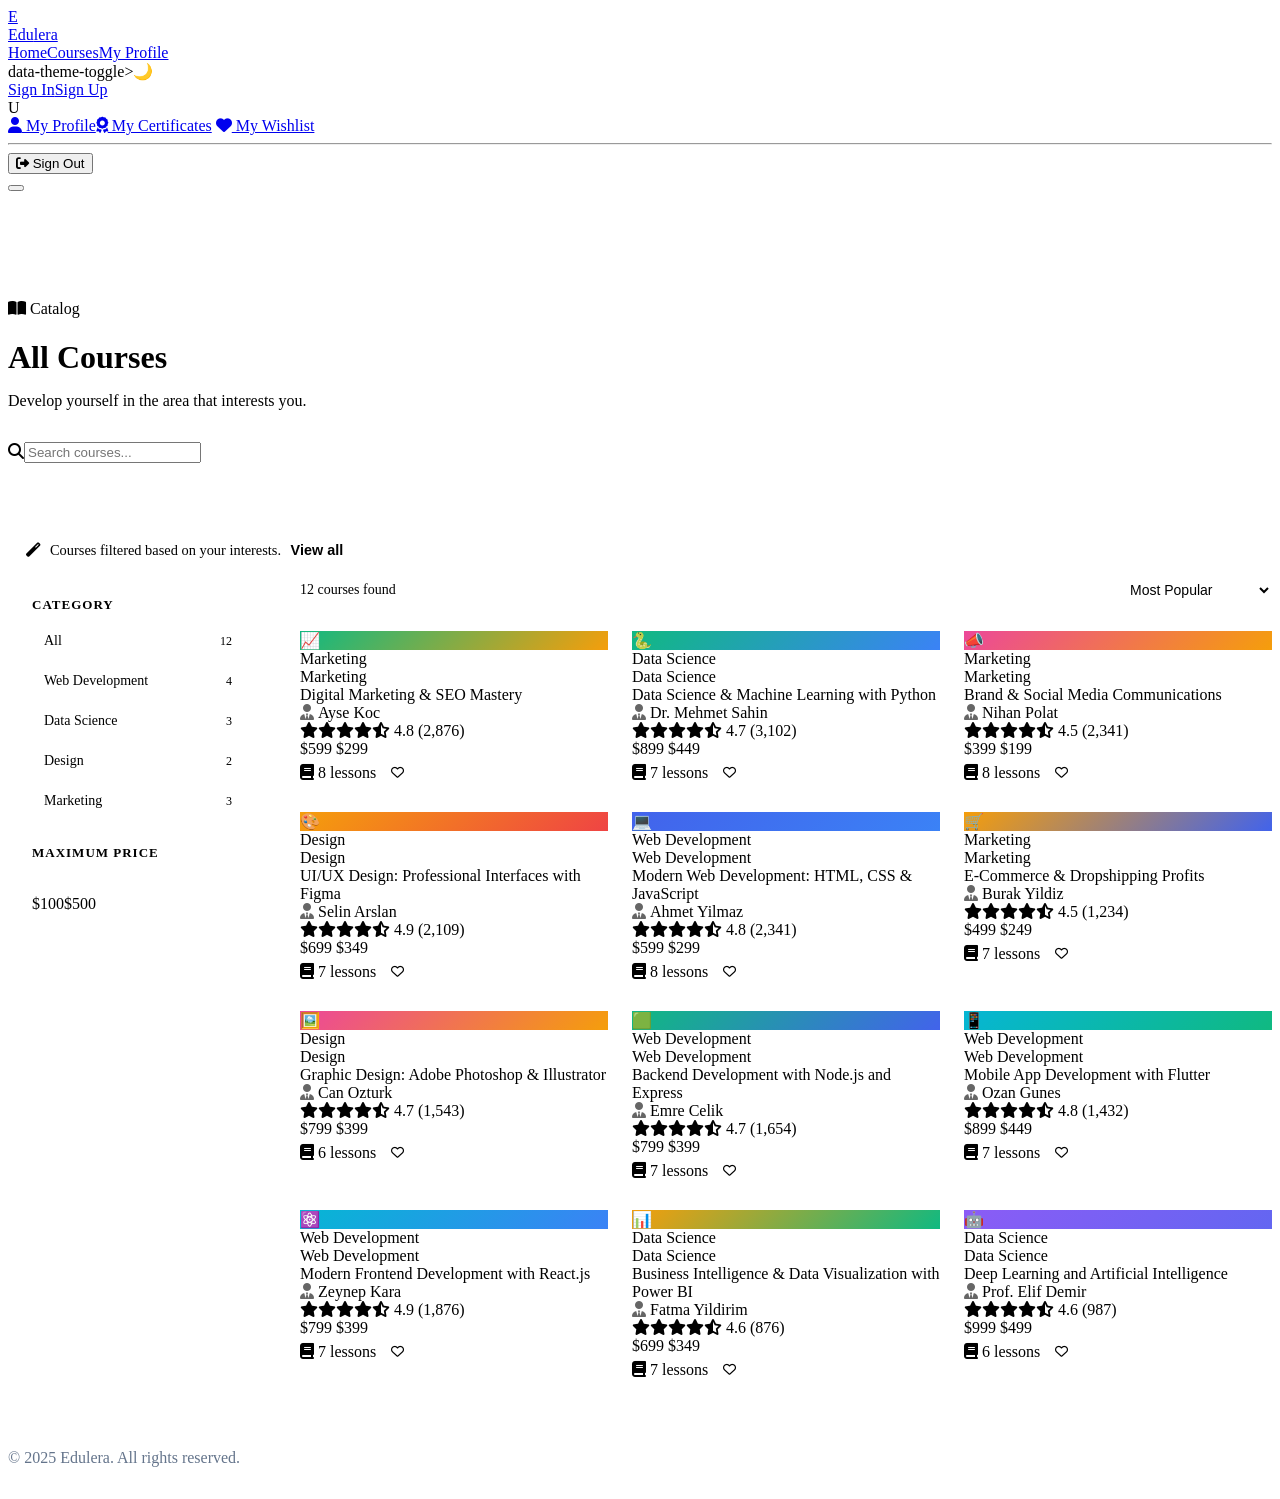
==== catalog.html @ 3b589ce9 "updatee" ====
﻿<!DOCTYPE html>
<html lang="en">

<head>
    <meta charset="UTF-8">
    <meta name="viewport" content="width=device-width,initial-scale=1">
    <title>Course Catalog — Edulera</title>
    <meta name="description"
        content="Explore all online courses on Edulera. Web development, data science, design, and marketing.">
    <link rel="stylesheet" href="css/global.css">
    <link rel="stylesheet" href="css/components.css">
    <link rel="stylesheet" href="css/pages.css">
    <link rel="stylesheet" href="https://cdnjs.cloudflare.com/ajax/libs/font-awesome/6.5.0/css/all.min.css">
    <script src="js/theme.js"></script>
</head>

<body>
    <nav class="navbar">
        <div class="navbar-inner">
            <a href="index.html" class="navbar-logo">
                <div class="navbar-logo-icon">E</div><span class="navbar-logo-text">Edu<span>lera</span></span>
            </a>
            <div class="navbar-links" id="navbar-links"><a href="index.html">Home</a><a href="catalog.html"
                    class="active">Courses</a><a href="profile.html">My Profile</a></div>
            <div class="navbar-actions">
                <button class="nav-wishlist-btn" id="nav-wishlist-btn" title="My Wishlist" onclick="location.href='profile.html#wishlist'" style="display:none">
                        <i class="fas fa-heart"></i>
                        <span class="nav-wishlist-count" id="nav-wishlist-count">0</span>
                    </button>
                 data-theme-toggle><span class="theme-toggle-icon">🌙</span></button>
                <div id="nav-guest" class="flex gap-2"><a href="login.html" class="btn btn-ghost btn-sm">Sign In</a><a
                        href="register.html" class="btn btn-primary btn-sm">Sign Up</a></div>
                <div id="nav-user" class="hidden relative">
                    <div class="navbar-avatar" id="nav-avatar-wrap"><span id="nav-avatar-text">U</span></div>
                    <div class="navbar-dropdown" id="nav-dropdown"><a href="profile.html"><i class="fas fa-user"></i>
                            My Profile</a><a href="profile.html"><i class="fas fa-award"></i> My Certificates</a>
                        <a href="profile.html#wishlist"><i class="fas fa-heart"></i> My Wishlist</a>
                        <hr><button id="nav-logout"><i class="fas fa-sign-out-alt"></i> Sign Out</button>
                    </div>
                </div>
                <button class="hamburger" id="hamburger"><span></span><span></span><span></span></button>
            </div>
        </div>
    </nav>
    <div
        style="padding-top:108px;padding-bottom:16px;background:var(--bg-secondary);border-bottom:1px solid var(--border-color)">
        <div class="container">
            <div class="section-label mb-2"><i class="fas fa-book-open"></i> Catalog</div>
            <h1 style="font-size:2rem;margin-bottom:8px">All Courses</h1>
            <p>Develop yourself in the area that interests you.</p>
        </div>
    </div>
    <div class="container py-8">
        <!-- search -->
        <div class="catalog-search">
            <div class="input-icon-wrap flex-1"><i class="fas fa-search input-icon"></i><input class="form-input"
                    type="text" id="search-input" placeholder="Search courses..."></div>
        </div>
        <div style="margin-bottom:16px;display:flex;align-items:center;gap:8px;min-height:24px">
            <span id="search-speed-badge" class="search-speed-badge"></span>
        </div>
        <!-- rec tip -->
        <div id="rec-section" class="hidden mb-6">
            <div
                style="background:var(--accent-soft);border:1px solid var(--accent-glow);border-radius:var(--radius-md);padding:14px 18px;display:flex;align-items:center;gap:10px;font-size:.9rem;color:var(--accent-500)">
                <i class="fas fa-magic"></i> <span>Courses filtered based on your interests. <button
                        style="background:none;border:none;color:var(--accent-500);font-weight:700;cursor:pointer;font-size:.9rem"
                        onclick="document.querySelector('[data-cat=all]').click()">View all</button></span>
            </div>
        </div>
        <div class="catalog-layout">
            <!-- sidebar -->
            <aside class="catalog-sidebar">
                <button class="catalog-sidebar-toggle" id="sidebar-toggle-btn">
                    <span><i class="fas fa-sliders-h" style="margin-right:8px"></i>Filters</span>
                    <span class="toggle-icon">▲</span>
                </button>
                <div class="catalog-sidebar-body" id="catalog-sidebar-body">
                <div class="card">
                    <div class="sidebar-section">
                        <div class="sidebar-title">Category</div>
                        <div class="filter-group">
                            <button class="filter-btn active" data-cat="all">All <span class="count">12</span></button>
                            <button class="filter-btn" data-cat="Web Development">Web Development <span
                                    class="count">4</span></button>
                            <button class="filter-btn" data-cat="Data Science">Data Science <span
                                    class="count">3</span></button>
                            <button class="filter-btn" data-cat="Design">Design <span class="count">2</span></button>
                            <button class="filter-btn" data-cat="Marketing">Marketing <span
                                    class="count">3</span></button>
                        </div>
                    </div>
                    <div class="sidebar-section">
                        <div class="sidebar-title">Maximum Price</div>
                        <input type="range" class="price-slider" id="price-slider" min="100" max="500" value="500"
                            step="50">
                        <div class="flex justify-between text-xs" style="color:var(--text-muted)"><span>$100</span><span
                                id="price-val">$500</span></div>
                    </div>
                </div>
                </div><!-- /catalog-sidebar-body -->
            </aside>
            <!-- main -->
            <main>
                <div class="catalog-toolbar">
                    <span id="courses-count" style="font-size:.875rem;color:var(--text-muted)">Loading...</span>
                    <select class="sort-select" id="sort-select">
                        <option value="popular">Most Popular</option>
                        <option value="rating">Highest Rated</option>
                        <option value="price-low">Price: Low to High</option>
                        <option value="price-high">Price: High to Low</option>
                    </select>
                </div>
                <div class="courses-grid" id="courses-grid"></div>
            </main>
        </div>
    </div>
    <footer style="background:var(--footer-bg);color:#64748b;padding:24px 0;margin-top:40px">
        <div class="container text-center text-sm">© 2025 Edulera. All rights reserved.</div>
    </footer>
    <script src="js/data.js"></script>
    <script src="js/auth.js"></script>
    <script src="js/catalog.js"></script>
</body>

</html>
---- css/pages.css ----
/* ============================================================
   PAGE STYLES — all pages combined
   ============================================================ */

/* ===== AUTH PAGES ===== */
.auth-page {
    min-height: 100vh;
    display: flex;
    align-items: center;
    justify-content: center;
    padding: 24px;
}

.auth-bg {
    position: fixed;
    inset: 0;
    z-index: -1;
    background: radial-gradient(ellipse 70% 70% at 20% 50%, var(--accent-glow) 0%, transparent 60%),
        radial-gradient(ellipse 60% 60% at 80% 80%, rgba(236, 72, 153, 0.15) 0%, transparent 60%),
        var(--bg-primary);
}

.auth-card {
    width: 100%;
    max-width: 460px;
    background: var(--bg-card);
    border: 1px solid var(--border-color);
    border-radius: var(--radius-xl);
    box-shadow: var(--shadow-xl);
    padding: 40px;
}

.auth-logo {
    display: flex;
    align-items: center;
    gap: 10px;
    text-decoration: none;
    margin-bottom: 32px;
    justify-content: center;
}

.auth-logo-icon {
    width: 42px;
    height: 42px;
    border-radius: 11px;
    background: linear-gradient(135deg, #6c2bff, #ec4899);
    display: flex;
    align-items: center;
    justify-content: center;
    color: #fff;
    font-weight: 800;
    font-size: 1.2rem;
}

.auth-logo-text {
    font-family: 'Poppins', sans-serif;
    font-weight: 800;
    font-size: 1.375rem;
    color: var(--text-primary);
}

.auth-logo-text span {
    color: var(--accent-500);
}

.auth-title {
    font-size: 1.625rem;
    text-align: center;
    margin-bottom: 6px;
}

.auth-subtitle {
    text-align: center;
    color: var(--text-muted);
    font-size: 0.9rem;
    margin-bottom: 32px;
}

.auth-form {
    display: flex;
    flex-direction: column;
    gap: 18px;
}

.auth-footer {
    text-align: center;
    margin-top: 20px;
    font-size: 0.875rem;
    color: var(--text-muted);
}

.auth-footer a {
    color: var(--accent-500);
    font-weight: 600;
}

.auth-divider {
    position: relative;
    text-align: center;
    margin: 4px 0;
}

.auth-divider::before {
    content: '';
    position: absolute;
    left: 0;
    right: 0;
    top: 50%;
    height: 1px;
    background: var(--border-color);
}

.auth-divider span {
    position: relative;
    background: var(--bg-card);
    padding: 0 12px;
    font-size: 0.8rem;
    color: var(--text-muted);
}

.interests-grid {
    display: grid;
    grid-template-columns: 1fr 1fr;
    gap: 8px;
}

.interest-chip {
    display: flex;
    align-items: center;
    gap: 8px;
    padding: 10px 14px;
    border: 1.5px solid var(--border-color);
    border-radius: var(--radius-md);
    cursor: pointer;
    transition: all 0.2s;
    font-size: 0.875rem;
    color: var(--text-secondary);
}

.interest-chip:hover {
    border-color: var(--accent-500);
    color: var(--accent-500);
    background: var(--accent-soft);
}

.interest-chip.selected,
.interest-chip input:checked~* {
    border-color: var(--accent-500);
    background: var(--accent-soft);
    color: var(--accent-500);
    font-weight: 600;
}

.interest-chip input {
    display: none;
}

/* ===== HERO (HOME) ===== */
.hero {
    padding: 140px 0 100px;
    position: relative;
    overflow: hidden;
}

.hero-bg-1 {
    position: absolute;
    top: -100px;
    left: -200px;
    width: 600px;
    height: 600px;
    border-radius: 50%;
    background: var(--accent-glow);
    filter: blur(80px);
}

.hero-bg-2 {
    position: absolute;
    bottom: -100px;
    right: -200px;
    width: 500px;
    height: 500px;
    border-radius: 50%;
    background: rgba(236, 72, 153, 0.12);
    filter: blur(80px);
}

.hero-content {
    position: relative;
    z-index: 1;
    max-width: 680px;
}

.hero-badge {
    display: inline-flex;
    align-items: center;
    gap: 8px;
    background: var(--accent-soft);
    border: 1px solid var(--accent-glow);
    border-radius: var(--radius-full);
    padding: 6px 16px;
    font-size: 0.8125rem;
    font-weight: 600;
    color: var(--accent-500);
    margin-bottom: 24px;
}

.hero h1 {
    margin-bottom: 20px;
}

.hero p {
    font-size: 1.125rem;
    max-width: 540px;
    margin-bottom: 36px;
}

.hero-actions {
    display: flex;
    gap: 14px;
    flex-wrap: wrap;
}

.hero-stats {
    display: flex;
    gap: 40px;
    margin-top: 56px;
}

.hero-stat-item {
    display: flex;
    flex-direction: column;
    gap: 2px;
}

.hero-stat-num {
    font-family: 'Poppins', sans-serif;
    font-size: 1.75rem;
    font-weight: 800;
    color: var(--text-primary);
}

.hero-stat-label {
    font-size: 0.8125rem;
    color: var(--text-muted);
}

.hero-visual {
    position: absolute;
    right: 0;
    top: 80px;
    width: 45%;
    z-index: 1;
    display: flex;
    flex-direction: column;
    gap: 12px;
}

.hero-card-float {
    background: var(--bg-card);
    border: 1px solid var(--border-color);
    border-radius: var(--radius-lg);
    padding: 16px 20px;
    box-shadow: var(--shadow-lg);
    display: flex;
    align-items: center;
    gap: 12px;
}

.hero-card-float .hcf-icon {
    width: 40px;
    height: 40px;
    border-radius: var(--radius-sm);
    display: flex;
    align-items: center;
    justify-content: center;
    font-size: 1.2rem;
    flex-shrink: 0;
}

.hero-card-float .hcf-title {
    font-size: 0.875rem;
    font-weight: 600;
    color: var(--text-primary);
}

.hero-card-float .hcf-sub {
    font-size: 0.75rem;
    color: var(--text-muted);
}

@media(max-width:900px) {
    .hero-visual {
        display: none
    }

    .hero {
        padding: 120px 0 60px
    }
}

/* ===== CATALOG ===== */
.catalog-layout {
    display: grid;
    grid-template-columns: 260px 1fr;
    gap: 32px;
    align-items: start;
}

.catalog-sidebar {
    position: sticky;
    top: 88px;
}

.catalog-sidebar .card {
    padding: 24px;
}

.sidebar-section {
    margin-bottom: 28px;
}

.sidebar-section:last-child {
    margin-bottom: 0;
}

.sidebar-title {
    font-size: 0.8125rem;
    font-weight: 700;
    text-transform: uppercase;
    letter-spacing: 1px;
    color: var(--text-muted);
    margin-bottom: 12px;
}

.filter-group {
    display: flex;
    flex-direction: column;
    gap: 8px;
}

.filter-btn {
    display: flex;
    align-items: center;
    justify-content: space-between;
    padding: 8px 12px;
    border-radius: var(--radius-sm);
    border: none;
    background: none;
    font-family: inherit;
    font-size: 0.875rem;
    color: var(--text-secondary);
    cursor: pointer;
    transition: all 0.2s;
    text-align: left;
    width: 100%;
}

.filter-btn:hover,
.filter-btn.active {
    background: var(--accent-soft);
    color: var(--accent-500);
}

.filter-btn .count {
    font-size: 0.75rem;
    color: var(--text-muted);
}

.filter-btn.active .count {
    color: var(--accent-400);
}

.price-slider {
    -webkit-appearance: none;
    appearance: none;
    width: 100%;
    height: 4px;
    border-radius: 2px;
    background: var(--border-color);
    outline: none;
    margin: 8px 0;
}

.price-slider::-webkit-slider-thumb {
    -webkit-appearance: none;
    appearance: none;
    width: 18px;
    height: 18px;
    border-radius: 50%;
    background: var(--accent-500);
    cursor: pointer;
    box-shadow: 0 0 0 3px var(--accent-glow);
}

.catalog-search {
    display: flex;
    gap: 12px;
    margin-bottom: 24px;
}

.catalog-search .form-input {
    flex: 1;
}

.catalog-toolbar {
    display: flex;
    align-items: center;
    justify-content: space-between;
    margin-bottom: 24px;
}

.catalog-count {
    font-size: 0.875rem;
    color: var(--text-muted);
}

.courses-grid {
    display: grid;
    grid-template-columns: repeat(auto-fill, minmax(280px, 1fr));
    gap: 24px;
}

.sort-select {
    padding: 8px 12px;
    border-radius: var(--radius-sm);
    border: 1px solid var(--border-color);
    background: var(--bg-secondary);
    color: var(--text-primary);
    font-size: 0.875rem;
    cursor: pointer;
    outline: none;
}

@media(max-width:900px) {
    .catalog-layout {
        grid-template-columns: 1fr
    }

    .catalog-sidebar {
        position: static
    }
}

/* ===== COURSE DETAIL ===== */
.detail-hero {
    padding: 120px 0 60px;
    background: var(--bg-secondary);
    border-bottom: 1px solid var(--border-color);
}

.detail-layout {
    display: grid;
    grid-template-columns: 1fr 360px;
    gap: 40px;
    align-items: start;
}

.detail-sidebar {
    position: sticky;
    top: 88px;
}

.detail-buy-card {
    background: var(--bg-card);
    border: 1px solid var(--border-color);
    border-radius: var(--radius-xl);
    box-shadow: var(--shadow-xl);
    overflow: hidden;
}

.detail-buy-thumb {
    aspect-ratio: 16/9;
    display: flex;
    align-items: center;
    justify-content: center;
    font-size: 4rem;
}

.detail-buy-body {
    padding: 24px;
}

.detail-price-big {
    font-family: 'Poppins', sans-serif;
    font-size: 2rem;
    font-weight: 800;
    color: var(--text-primary);
}

.detail-price-old {
    font-size: 1rem;
    text-decoration: line-through;
    color: var(--text-muted);
}

.what-learn {
    display: flex;
    flex-direction: column;
    gap: 10px;
    margin-top: 16px;
}

.what-learn li {
    display: flex;
    align-items: flex-start;
    gap: 10px;
    font-size: 0.9rem;
    color: var(--text-secondary);
}

.what-learn li i {
    color: var(--success);
    flex-shrink: 0;
    margin-top: 3px;
}

.curriculum-list {
    display: flex;
    flex-direction: column;
    gap: 4px;
    margin-top: 16px;
}

.lesson-row {
    display: flex;
    align-items: center;
    gap: 12px;
    padding: 12px 16px;
    border-radius: var(--radius-sm);
    background: var(--bg-elevated);
    transition: background 0.15s;
}

.lesson-row:hover {
    background: var(--border-color);
}

.lesson-row.locked .lesson-title {
    opacity: 0.5;
}

.lesson-num {
    font-size: 0.75rem;
    font-weight: 700;
    color: var(--text-muted);
    min-width: 20px;
}

.lesson-title {
    flex: 1;
    font-size: 0.9rem;
    color: var(--text-primary);
}

.lesson-lock {
    color: var(--text-muted);
    font-size: 0.8rem;
}

.lesson-duration {
    font-size: 0.75rem;
    color: var(--text-muted);
}

@media(max-width:900px) {
    .detail-layout {
        grid-template-columns: 1fr
    }

    .detail-sidebar {
        position: static
    }
}

/* ===== PLAYER ===== */
.player-layout {
    display: grid;
    grid-template-columns: 320px 1fr;
    min-height: calc(100vh - 68px);
}

.player-sidebar {
    background: var(--bg-secondary);
    border-right: 1px solid var(--border-color);
    display: flex;
    flex-direction: column;
    overflow-y: auto;
    position: sticky;
    top: 68px;
    height: calc(100vh - 68px);
}

.player-sidebar-title {
    padding: 20px 20px 12px;
    font-size: 0.875rem;
    font-weight: 700;
    text-transform: uppercase;
    letter-spacing: 1px;
    color: var(--text-muted);
    border-bottom: 1px solid var(--border-color);
}

.lesson-sidebar-item {
    display: flex;
    align-items: center;
    gap: 10px;
    padding: 14px 20px;
    border-bottom: 1px solid var(--border-light);
    cursor: pointer;
    transition: background 0.15s;
    border: none;
    background: none;
    font-family: inherit;
    text-align: left;
    width: 100%;
}

.lesson-sidebar-item:hover {
    background: var(--bg-elevated);
}

.lesson-sidebar-item.active {
    background: var(--accent-soft);
}

.lesson-sidebar-item.active .lsi-title {
    color: var(--accent-500);
}

.lsi-check {
    width: 22px;
    height: 22px;
    border-radius: 50%;
    border: 2px solid var(--border-color);
    display: flex;
    align-items: center;
    justify-content: center;
    flex-shrink: 0;
    font-size: 0.6rem;
    color: transparent;
    transition: all 0.2s;
}

.lsi-check.done {
    background: var(--success);
    border-color: var(--success);
    color: #fff;
}

.lsi-title {
    font-size: 0.875rem;
    color: var(--text-secondary);
    flex: 1;
    line-height: 1.4;
}

.lsi-num {
    font-size: 0.7rem;
    color: var(--text-muted);
}

.player-main {
    display: flex;
    flex-direction: column;
    padding: 32px;
    gap: 24px;
}

.player-video {
    aspect-ratio: 16/9;
    background: var(--bg-card);
    border-radius: var(--radius-lg);
    border: 1px solid var(--border-color);
    display: flex;
    align-items: center;
    justify-content: center;
    flex-direction: column;
    gap: 16px;
    overflow: hidden;
}

.player-video-icon {
    font-size: 3.5rem;
    opacity: 0.3;
}

.player-video-label {
    font-size: 1.125rem;
    font-weight: 600;
    color: var(--text-muted);
}

.player-content-card {
    background: var(--bg-card);
    border: 1px solid var(--border-color);
    border-radius: var(--radius-lg);
    padding: 28px;
}

.player-nav {
    display: flex;
    gap: 12px;
    align-items: center;
    justify-content: space-between;
    flex-wrap: wrap;
}

@media(max-width:768px) {
    .player-layout {
        grid-template-columns: 1fr;
        grid-template-rows: auto 1fr
    }

    .player-sidebar {
        position: static;
        height: auto;
        max-height: 260px
    }
}

/* ===== QUIZ ===== */
.quiz-page {
    min-height: 100vh;
    padding: 100px 0 40px;
}

.quiz-card {
    background: var(--bg-card);
    border: 1px solid var(--border-color);
    border-radius: var(--radius-xl);
    box-shadow: var(--shadow-lg);
    padding: 40px;
    max-width: 700px;
    margin: 0 auto;
}

.quiz-header {
    display: flex;
    justify-content: space-between;
    align-items: center;
    margin-bottom: 32px;
}

.quiz-progress-text {
    font-size: 0.875rem;
    color: var(--text-muted);
    font-weight: 600;
}

.quiz-timer {
    display: flex;
    align-items: center;
    gap: 6px;
    font-size: 0.9rem;
    font-weight: 700;
    color: var(--accent-500);
}

.quiz-timer.danger {
    color: var(--danger);
}

.question-text {
    font-size: 1.125rem;
    font-weight: 600;
    color: var(--text-primary);
    margin-bottom: 24px;
    line-height: 1.5;
}

.quiz-options {
    display: flex;
    flex-direction: column;
    gap: 10px;
}

.quiz-option {
    display: flex;
    align-items: center;
    gap: 14px;
    padding: 14px 18px;
    border: 1.5px solid var(--border-color);
    border-radius: var(--radius-md);
    cursor: pointer;
    transition: all 0.2s;
    user-select: none;
}

.quiz-option:hover {
    border-color: var(--accent-400);
    background: var(--accent-soft);
}

.quiz-option.selected {
    border-color: var(--accent-500);
    background: var(--accent-soft);
}

.quiz-option.correct {
    border-color: var(--success);
    background: var(--success-soft);
}

.quiz-option.wrong {
    border-color: var(--danger);
    background: var(--danger-soft);
}

.quiz-option-letter {
    width: 28px;
    height: 28px;
    border-radius: 50%;
    background: var(--bg-elevated);
    display: flex;
    align-items: center;
    justify-content: center;
    font-size: 0.75rem;
    font-weight: 700;
    flex-shrink: 0;
}

.quiz-option.selected .quiz-option-letter {
    background: var(--accent-500);
    color: #fff;
}

.quiz-fill-input {
    width: 100%;
    padding: 14px 18px;
    border: 1.5px solid var(--border-color);
    border-radius: var(--radius-md);
    background: var(--bg-secondary);
    color: var(--text-primary);
    font-size: 1rem;
    outline: none;
    transition: border-color 0.2s;
}

.quiz-fill-input:focus {
    border-color: var(--accent-500);
}

.quiz-result {
    text-align: center;
    padding: 40px 0;
}

.quiz-result-score {
    font-family: 'Poppins', sans-serif;
    font-size: 4rem;
    font-weight: 800;
    line-height: 1;
    margin-bottom: 8px;
}

.quiz-result-score.pass {
    color: var(--success);
}

.quiz-result-score.fail {
    color: var(--danger);
}

/* ===== CERTIFICATE ===== */
.cert-page {
    min-height: 100vh;
    padding: 100px 0 40px;
}

.cert-card {
    max-width: 800px;
    margin: 0 auto;
    background: var(--bg-card);
    border-radius: var(--radius-xl);
    box-shadow: var(--shadow-xl);
    overflow: hidden;
    border: 1px solid var(--border-color);
}

.cert-header-bar {
    height: 10px;
    background: linear-gradient(90deg, var(--accent-600), #ec4899, var(--accent-400));
}

.cert-body {
    padding: 56px 64px;
    text-align: center;
    position: relative;
}

.cert-logo {
    display: flex;
    align-items: center;
    gap: 12px;
    justify-content: center;
    margin-bottom: 40px;
}

.cert-logo-icon {
    width: 48px;
    height: 48px;
    border-radius: 12px;
    background: linear-gradient(135deg, #6c2bff, #ec4899);
    display: flex;
    align-items: center;
    justify-content: center;
    color: #fff;
    font-weight: 800;
    font-size: 1.5rem;
}

.cert-logo-text {
    font-family: 'Poppins', sans-serif;
    font-weight: 800;
    font-size: 1.5rem;
    color: var(--text-primary);
}

.cert-logo-text span {
    color: var(--accent-500);
}

.cert-type {
    font-size: 0.8rem;
    font-weight: 700;
    text-transform: uppercase;
    letter-spacing: 3px;
    color: var(--text-muted);
    margin-bottom: 16px;
}

.cert-title {
    font-size: 2rem;
    font-weight: 800;
    color: var(--text-primary);
    margin-bottom: 12px;
}

.cert-presented {
    font-size: 1rem;
    color: var(--text-muted);
    margin-bottom: 8px;
}

.cert-name {
    font-family: 'Poppins', sans-serif;
    font-size: 2.25rem;
    font-weight: 800;
    color: var(--accent-500);
    margin-bottom: 16px;
    font-style: italic;
}

.cert-course-label {
    font-size: 0.9rem;
    color: var(--text-muted);
    margin-bottom: 4px;
}

.cert-course {
    font-size: 1.375rem;
    font-weight: 700;
    color: var(--text-primary);
    margin-bottom: 32px;
}

.cert-meta {
    display: flex;
    justify-content: space-between;
    align-items: center;
    margin-top: 40px;
    padding-top: 24px;
    border-top: 1px solid var(--border-color);
}

.cert-meta-item {
    display: flex;
    flex-direction: column;
    gap: 4px;
    text-align: center;
}

.cert-meta-label {
    font-size: 0.7rem;
    text-transform: uppercase;
    letter-spacing: 1px;
    color: var(--text-muted);
}

.cert-meta-val {
    font-size: 0.875rem;
    font-weight: 700;
    color: var(--text-primary);
}

.cert-seal {
    width: 80px;
    height: 80px;
    border-radius: 50%;
    background: linear-gradient(135deg, var(--accent-600), #ec4899);
    display: flex;
    flex-direction: column;
    align-items: center;
    justify-content: center;
    color: #fff;
    font-size: 0.55rem;
    font-weight: 800;
    text-transform: uppercase;
    letter-spacing: 1px;
    text-align: center;
    line-height: 1.4;
}

.cert-seal i {
    font-size: 1.5rem;
}

@media print {
    .cert-actions {
        display: none;
    }

    .cert-card {
        box-shadow: none;
    }
}

/* ===== PROFILE ===== */
.profile-hero {
    background: var(--bg-secondary);
    border-bottom: 1px solid var(--border-color);
    padding: 100px 0 32px;
}

.profile-layout {
    display: grid;
    grid-template-columns: 280px 1fr;
    gap: 32px;
    align-items: start;
    margin-top: 32px;
}

.profile-sidebar {
    position: sticky;
    top: 88px;
}

.profile-card {
    background: var(--bg-card);
    border: 1px solid var(--border-color);
    border-radius: var(--radius-xl);
    padding: 28px;
    text-align: center;
}

.profile-avatar-wrap {
    position: relative;
    display: inline-block;
    margin-bottom: 16px;
}

.profile-nav {
    display: flex;
    flex-direction: column;
    gap: 4px;
    margin-top: 24px;
}

.profile-nav-btn {
    display: flex;
    align-items: center;
    gap: 10px;
    padding: 10px 14px;
    border-radius: var(--radius-sm);
    border: none;
    background: none;
    font-family: inherit;
    color: var(--text-secondary);
    font-size: 0.9rem;
    cursor: pointer;
    transition: all 0.2s;
    text-align: left;
    width: 100%;
}

.profile-nav-btn:hover,
.profile-nav-btn.active {
    background: var(--accent-soft);
    color: var(--accent-500);
}

.profile-section {
    background: var(--bg-card);
    border: 1px solid var(--border-color);
    border-radius: var(--radius-xl);
    padding: 32px;
}

.enrolled-course-item {
    display: flex;
    align-items: center;
    gap: 16px;
    padding: 16px 0;
    border-bottom: 1px solid var(--border-light);
}

.enrolled-thumb {
    width: 64px;
    height: 48px;
    border-radius: var(--radius-sm);
    display: flex;
    align-items: center;
    justify-content: center;
    font-size: 1.5rem;
    flex-shrink: 0;
}

.cert-list-item {
    display: flex;
    align-items: center;
    gap: 16px;
    padding: 16px;
    background: var(--bg-elevated);
    border-radius: var(--radius-md);
    border: 1px solid var(--border-light);
}

.cert-list-icon {
    width: 48px;
    height: 48px;
    border-radius: var(--radius-sm);
    background: linear-gradient(135deg, var(--accent-600), #ec4899);
    display: flex;
    align-items: center;
    justify-content: center;
    color: #fff;
    font-size: 1.3rem;
    flex-shrink: 0;
}

@media(max-width:900px) {
    .profile-layout {
        grid-template-columns: 1fr
    }

    .profile-sidebar {
        position: static
    }
}

/* ===== CHECKOUT ===== */
.checkout-page {
    min-height: 100vh;
    padding: 100px 0 40px;
}

.checkout-layout {
    display: grid;
    grid-template-columns: 1fr 360px;
    gap: 32px;
    align-items: start;
}

.checkout-card {
    background: var(--bg-card);
    border: 1px solid var(--border-color);
    border-radius: var(--radius-xl);
    padding: 32px;
}

.card-input {
    font-size: 1.25rem;
    letter-spacing: 4px;
    font-family: 'Courier New', monospace;
}

.payment-icons {
    display: flex;
    gap: 8px;
    margin-top: 8px;
}

.payment-icon {
    padding: 4px 10px;
    background: var(--bg-elevated);
    border-radius: 4px;
    font-size: 0.7rem;
    font-weight: 700;
    color: var(--text-muted);
    border: 1px solid var(--border-color);
}

.order-summary-item {
    display: flex;
    justify-content: space-between;
    align-items: center;
    padding: 12px 0;
    border-bottom: 1px solid var(--border-light);
    font-size: 0.9rem;
}

.order-total {
    display: flex;
    justify-content: space-between;
    align-items: center;
    padding: 16px 0 0;
    font-weight: 700;
    font-size: 1.1rem;
}

@media(max-width:900px) {
    .checkout-layout {
        grid-template-columns: 1fr
    }
}

/* ===== TESTIMONIAL ===== */
.testimonial-card {
    background: var(--bg-card);
    border: 1px solid var(--border-color);
    border-radius: var(--radius-lg);
    padding: 28px;
}

.testimonial-text {
    font-size: 0.9375rem;
    color: var(--text-secondary);
    font-style: italic;
    line-height: 1.7;
    margin-bottom: 20px;
}

.testimonial-text::before {
    content: '"';
    font-size: 2rem;
    color: var(--accent-400);
    line-height: 0;
    vertical-align: -0.5em;
    margin-right: 4px;
}

.testimonial-author {
    display: flex;
    align-items: center;
    gap: 12px;
}

.testimonial-name {
    font-weight: 600;
    font-size: 0.9rem;
    color: var(--text-primary);
}

.testimonial-role {
    font-size: 0.8rem;
    color: var(--text-muted);
}

/* ===== CTA BANNER ===== */
.cta-section {
    background: linear-gradient(135deg, var(--accent-600), var(--accent-400));
    padding: 64px 0;
    border-radius: var(--radius-xl);
    margin: 40px 24px;
    text-align: center;
}

.cta-section h2 {
    color: #fff;
    margin-bottom: 12px;
}

.cta-section p {
    color: rgba(255, 255, 255, 0.85);
    margin-bottom: 32px;
    font-size: 1.1rem;
}

.cta-section .btn-ghost {
    background: rgba(255, 255, 255, 0.15);
    border-color: rgba(255, 255, 255, 0.4);
    color: #fff;
}

.cta-section .btn-ghost:hover {
    background: rgba(255, 255, 255, 0.25);
}

/* ===================================================
   PANEL LAYOUT (Corporate + Admin)
   =================================================== */
.panel-layout {
    display: flex;
    min-height: 100vh;
}

/* ---- Sidebar ---- */
.panel-sidebar {
    width: 260px;
    flex-shrink: 0;
    background: var(--bg-secondary);
    border-right: 1px solid var(--border-color);
    display: flex;
    flex-direction: column;
    position: fixed;
    top: 0;
    left: 0;
    height: 100vh;
    z-index: 200;
    transition: transform 0.3s;
    overflow-y: auto;
}

.panel-sidebar.collapsed {
    transform: translateX(-100%);
}

.panel-logo {
    display: flex;
    align-items: center;
    gap: 12px;
    padding: 24px 20px;
    border-bottom: 1px solid var(--border-color);
}

.panel-logo-icon {
    width: 40px;
    height: 40px;
    border-radius: 10px;
    background: linear-gradient(135deg, #6c2bff, #ec4899);
    display: flex;
    align-items: center;
    justify-content: center;
    color: #fff;
    font-weight: 800;
    font-size: 1.1rem;
    flex-shrink: 0;
}

.panel-logo-text {
    font-family: 'Poppins', sans-serif;
    font-weight: 700;
    font-size: 1.05rem;
    color: var(--text-primary);
}

.panel-logo-sub {
    font-size: 0.7rem;
    color: var(--text-muted);
    margin-top: 1px;
}

.panel-nav {
    flex: 1;
    padding: 16px 12px;
    display: flex;
    flex-direction: column;
    gap: 4px;
}

.panel-nav-item {
    display: flex;
    align-items: center;
    gap: 12px;
    padding: 11px 14px;
    border-radius: var(--radius-md);
    border: none;
    background: none;
    font-family: inherit;
    font-size: 0.875rem;
    font-weight: 500;
    color: var(--text-secondary);
    cursor: pointer;
    transition: all 0.2s;
    text-align: left;
    width: 100%;
    position: relative;
}

.panel-nav-item i {
    width: 18px;
    text-align: center;
    font-size: 1rem;
}

.panel-nav-item span { flex: 1; }

.panel-nav-item:hover {
    background: var(--bg-elevated);
    color: var(--text-primary);
}

.panel-nav-item.active {
    background: var(--accent-soft);
    color: var(--accent-500);
    font-weight: 600;
}

.admin-sidebar .panel-nav-item.active {
    background: rgba(239, 68, 68, 0.08);
    color: #ef4444;
}

.nav-badge {
    background: var(--danger);
    color: #fff;
    font-size: 0.65rem;
    font-weight: 700;
    border-radius: 99px;
    padding: 2px 7px;
    min-width: 18px;
    text-align: center;
}

.panel-sidebar-footer {
    padding: 16px 12px;
    border-top: 1px solid var(--border-color);
    display: flex;
    flex-direction: column;
    gap: 12px;
}

.panel-user-info {
    display: flex;
    align-items: center;
    gap: 10px;
    padding: 8px 6px;
}

.panel-avatar {
    width: 40px;
    height: 40px;
    border-radius: 50%;
    display: flex;
    align-items: center;
    justify-content: center;
    font-weight: 700;
    color: #fff;
    font-size: 1rem;
    flex-shrink: 0;
}

.panel-logout-btn {
    display: flex;
    align-items: center;
    gap: 8px;
    padding: 10px 14px;
    border-radius: var(--radius-md);
    border: 1px solid var(--border-color);
    background: none;
    font-family: inherit;
    font-size: 0.875rem;
    color: var(--danger);
    cursor: pointer;
    transition: all 0.2s;
    width: 100%;
    justify-content: center;
}

.panel-logout-btn:hover {
    background: var(--danger-soft);
}

.panel-sidebar-toggle {
    display: none;
    position: fixed;
    top: 16px;
    left: 16px;
    z-index: 300;
    background: var(--bg-card);
    border: 1px solid var(--border-color);
    border-radius: var(--radius-md);
    padding: 10px 12px;
    cursor: pointer;
    box-shadow: var(--shadow-md);
    color: var(--text-primary);
    font-size: 1rem;
}

/* ---- Main area ---- */
.panel-main {
    flex: 1;
    margin-left: 260px;
    padding: 32px;
    min-height: 100vh;
    background: var(--bg-primary);
}

.panel-section {
    display: none;
}

.panel-section.active {
    display: block;
}

.panel-header {
    margin-bottom: 28px;
}

.panel-header h2 {
    font-size: 1.5rem;
    display: flex;
    align-items: center;
    gap: 10px;
    margin-bottom: 4px;
}

.panel-header h2 i {
    color: var(--accent-500);
}

.panel-header p {
    color: var(--text-muted);
    font-size: 0.9rem;
}

/* ---- Panel Cards ---- */
.panel-card {
    background: var(--bg-card);
    border: 1px solid var(--border-color);
    border-radius: var(--radius-lg);
    padding: 24px;
    box-shadow: var(--shadow-sm);
}

/* ---- Stats Grid ---- */
.panel-stats-grid {
    display: grid;
    grid-template-columns: repeat(4, 1fr);
    gap: 16px;
    margin-bottom: 24px;
}

.panel-stat-card {
    background: var(--bg-card);
    border: 1px solid var(--border-color);
    border-radius: var(--radius-lg);
    padding: 20px;
    display: flex;
    flex-direction: column;
    gap: 12px;
    box-shadow: var(--shadow-sm);
    transition: box-shadow 0.2s;
}

.panel-stat-card:hover { box-shadow: var(--shadow-md); }

.panel-stat-icon {
    width: 44px;
    height: 44px;
    border-radius: var(--radius-md);
    display: flex;
    align-items: center;
    justify-content: center;
    font-size: 1.1rem;
}

.panel-stat-val {
    font-family: 'Poppins', sans-serif;
    font-size: 1.875rem;
    font-weight: 800;
    color: var(--text-primary);
    line-height: 1;
}

.panel-stat-label {
    font-size: 0.8rem;
    color: var(--text-muted);
    font-weight: 500;
}

/* ---- Form groups ---- */
.panel-form-group {
    display: flex;
    flex-direction: column;
    gap: 6px;
}

.panel-form-group label {
    font-size: 0.8125rem;
    font-weight: 600;
    color: var(--text-secondary);
}

.panel-form-grid {
    display: grid;
    grid-template-columns: 1fr 1fr;
    gap: 16px;
}

/* ---- Upload zone ---- */
.upload-zone {
    border: 2px dashed var(--border-color);
    border-radius: var(--radius-lg);
    padding: 40px;
    text-align: center;
    transition: all 0.25s;
    cursor: pointer;
}

.upload-zone:hover,
.upload-zone.drag-over {
    border-color: var(--accent-500);
    background: var(--accent-soft);
}

.upload-zone-icon {
    font-size: 2.5rem;
    color: var(--text-muted);
    margin-bottom: 12px;
    display: block;
}

.upload-zone-text {
    font-weight: 600;
    font-size: 1rem;
    color: var(--text-primary);
    margin-bottom: 6px;
}

.upload-zone-sub {
    font-size: 0.8rem;
    color: var(--text-muted);
}

.upload-progress {
    margin-top: 16px;
    background: var(--bg-elevated);
    border-radius: 99px;
    height: 6px;
    overflow: hidden;
}

.upload-progress-bar {
    height: 100%;
    background: linear-gradient(90deg, var(--accent-600), var(--accent-400));
    border-radius: 99px;
    transition: width 0.2s;
}

/* ---- Status badges ---- */
.status-badge {
    display: inline-flex;
    align-items: center;
    gap: 5px;
    padding: 4px 10px;
    border-radius: var(--radius-full);
    font-size: 0.75rem;
    font-weight: 600;
    white-space: nowrap;
}

.status-badge.pending {
    background: var(--warning-soft);
    color: var(--warning);
}

.status-badge.approved {
    background: var(--success-soft);
    color: var(--success);
}

.status-badge.rejected {
    background: var(--danger-soft);
    color: var(--danger);
}

/* ---- Content rows ---- */
.content-row {
    display: flex;
    align-items: center;
    gap: 12px;
    padding: 12px 0;
    border-bottom: 1px solid var(--border-light);
}

.content-row:last-child { border-bottom: none; }

.content-row-emoji {
    font-size: 1.5rem;
    width: 36px;
    text-align: center;
    flex-shrink: 0;
}

.content-row-info { flex: 1; }

.content-row-title {
    font-size: 0.875rem;
    font-weight: 600;
    color: var(--text-primary);
}

.content-row-meta {
    font-size: 0.75rem;
    color: var(--text-muted);
    margin-top: 2px;
}

/* ---- Quiz builder ---- */
.quiz-question-card {
    background: var(--bg-elevated);
    border: 1px solid var(--border-color);
    border-radius: var(--radius-md);
    padding: 18px;
    margin-bottom: 14px;
}

.quiz-q-header {
    display: flex;
    align-items: center;
    justify-content: space-between;
    flex-wrap: wrap;
    gap: 8px;
}

.quiz-q-num {
    font-size: 0.8rem;
    font-weight: 700;
    text-transform: uppercase;
    letter-spacing: 1px;
    color: var(--accent-500);
}

.quiz-opt-row {
    display: flex;
    align-items: center;
    gap: 10px;
    margin-bottom: 8px;
}

.quiz-opt-row input[type=radio] {
    width: 16px;
    height: 16px;
    accent-color: var(--accent-500);
    cursor: pointer;
    flex-shrink: 0;
}

/* ---- Certificate theme picker ---- */
.cert-theme-picker {
    display: flex;
    gap: 10px;
    flex-wrap: wrap;
    margin-top: 8px;
}

.cert-theme-option {
    width: 44px;
    height: 44px;
    border-radius: var(--radius-md);
    cursor: pointer;
    border: 3px solid transparent;
    transition: all 0.2s;
}

.cert-theme-option:hover,
.cert-theme-option.active {
    border-color: var(--text-primary);
    transform: scale(1.1);
}

/* ---- Content items list ---- */
.content-item-card {
    display: flex;
    align-items: center;
    gap: 16px;
    padding: 16px;
    border: 1px solid var(--border-color);
    border-radius: var(--radius-md);
    margin-bottom: 12px;
    background: var(--bg-elevated);
    transition: box-shadow 0.2s;
}

.content-item-card:hover { box-shadow: var(--shadow-md); }

.content-item-thumb {
    width: 64px;
    height: 64px;
    border-radius: var(--radius-md);
    display: flex;
    align-items: center;
    justify-content: center;
    flex-shrink: 0;
}

.content-item-emoji { font-size: 1.8rem; }

.content-item-body { flex: 1; }

.content-item-title {
    font-size: 0.9375rem;
    font-weight: 600;
    color: var(--text-primary);
    margin-bottom: 6px;
}

.content-item-meta {
    display: flex;
    flex-wrap: wrap;
    gap: 12px;
    font-size: 0.75rem;
    color: var(--text-muted);
}

.content-item-meta i { margin-right: 4px; }

.content-item-status { flex-shrink: 0; }

.reject-reason-box {
    background: var(--danger-soft);
    border-left: 3px solid var(--danger);
    border-radius: var(--radius-sm);
    padding: 8px 12px;
    font-size: 0.8125rem;
    color: var(--danger);
    margin-top: 8px;
}

/* ---- Approval queue cards ---- */
.approval-card {
    display: flex;
    gap: 20px;
    background: var(--bg-card);
    border: 1px solid var(--border-color);
    border-radius: var(--radius-lg);
    padding: 20px;
    margin-bottom: 16px;
    box-shadow: var(--shadow-sm);
    transition: box-shadow 0.2s;
}

.approval-card:hover { box-shadow: var(--shadow-md); }

.approval-card-thumb {
    width: 80px;
    height: 80px;
    border-radius: var(--radius-md);
    display: flex;
    align-items: center;
    justify-content: center;
    font-size: 2.2rem;
    flex-shrink: 0;
}

.approval-card-body { flex: 1; }

.approval-card-header {
    display: flex;
    align-items: flex-start;
    justify-content: space-between;
    gap: 12px;
    flex-wrap: wrap;
}

.approval-card-title {
    font-size: 1.0625rem;
    font-weight: 700;
    color: var(--text-primary);
    margin-bottom: 6px;
}

.approval-card-meta {
    display: flex;
    flex-wrap: wrap;
    gap: 12px;
    font-size: 0.75rem;
    color: var(--text-muted);
}

.approval-card-meta i { margin-right: 4px; }

.approval-card-desc {
    font-size: 0.875rem;
    color: var(--text-secondary);
    margin-top: 8px;
    line-height: 1.6;
}

/* ---- Admin Table ---- */
.admin-table-wrap {
    overflow-x: auto;
}

.admin-table {
    width: 100%;
    border-collapse: collapse;
    font-size: 0.875rem;
}

.admin-table th {
    padding: 12px 16px;
    text-align: left;
    font-size: 0.75rem;
    font-weight: 700;
    text-transform: uppercase;
    letter-spacing: 1px;
    color: var(--text-muted);
    background: var(--bg-elevated);
    border-bottom: 1px solid var(--border-color);
}

.admin-table td {
    padding: 14px 16px;
    border-bottom: 1px solid var(--border-light);
    vertical-align: middle;
}

.admin-table tr:last-child td { border-bottom: none; }

.admin-table tr:hover td { background: var(--bg-elevated); }

.table-course-cell {
    display: flex;
    align-items: center;
    gap: 12px;
}

.table-course-thumb {
    width: 42px;
    height: 42px;
    border-radius: var(--radius-sm);
    display: flex;
    align-items: center;
    justify-content: center;
    font-size: 1.3rem;
    flex-shrink: 0;
}

.table-course-title {
    font-weight: 600;
    color: var(--text-primary);
    font-size: 0.875rem;
    line-height: 1.3;
}

.table-course-sub {
    font-size: 0.75rem;
    color: var(--text-muted);
}

/* ---- Summary rows ---- */
.summary-row {
    display: flex;
    align-items: center;
    justify-content: space-between;
    padding: 10px 0;
    border-bottom: 1px solid var(--border-light);
    font-size: 0.875rem;
    color: var(--text-secondary);
}

.summary-row:last-child { border-bottom: none; }

.summary-row strong { color: var(--text-primary); font-weight: 700; }

/* ---- Modals ---- */
.modal-overlay {
    position: fixed;
    inset: 0;
    background: rgba(0,0,0,0.5);
    z-index: 1000;
    display: flex;
    align-items: center;
    justify-content: center;
    padding: 24px;
    backdrop-filter: blur(4px);
    animation: fadeIn 0.2s ease;
}

.modal-box {
    background: var(--bg-card);
    border: 1px solid var(--border-color);
    border-radius: var(--radius-xl);
    box-shadow: var(--shadow-xl);
    padding: 32px;
    width: 100%;
    max-width: 560px;
    max-height: 90vh;
    overflow-y: auto;
    animation: fadeInUp 0.25s ease;
}

.modal-header {
    display: flex;
    align-items: center;
    justify-content: space-between;
    margin-bottom: 24px;
}

.modal-header h3 {
    font-size: 1.125rem;
    display: flex;
    align-items: center;
    gap: 8px;
}

.modal-close {
    width: 32px;
    height: 32px;
    border-radius: var(--radius-sm);
    border: none;
    background: var(--bg-elevated);
    color: var(--text-secondary);
    cursor: pointer;
    display: flex;
    align-items: center;
    justify-content: center;
    transition: background 0.2s;
}

.modal-close:hover { background: var(--border-color); }

/* ---- Extra buttons ---- */
.btn-success {
    background: var(--success);
    color: #fff;
    border: none;
    padding: 8px 16px;
    border-radius: var(--radius-md);
    font-family: inherit;
    font-size: 0.875rem;
    font-weight: 600;
    cursor: pointer;
    display: inline-flex;
    align-items: center;
    gap: 6px;
    transition: opacity 0.2s;
}
.btn-success:hover { opacity: 0.88; }

.btn-danger {
    background: var(--danger);
    color: #fff;
    border: none;
    padding: 8px 16px;
    border-radius: var(--radius-md);
    font-family: inherit;
    font-size: 0.875rem;
    font-weight: 600;
    cursor: pointer;
    display: inline-flex;
    align-items: center;
    gap: 6px;
    transition: opacity 0.2s;
}
.btn-danger:hover { opacity: 0.88; }

.btn-danger-soft {
    background: var(--danger-soft);
    color: var(--danger);
    border: 1px solid transparent;
    padding: 6px 12px;
    border-radius: var(--radius-sm);
    font-family: inherit;
    font-size: 0.8125rem;
    font-weight: 600;
    cursor: pointer;
    display: inline-flex;
    align-items: center;
    gap: 6px;
    transition: all 0.2s;
}
.btn-danger-soft:hover { background: var(--danger); color: #fff; }

/* ---- Empty state ---- */
.empty-state {
    text-align: center;
    padding: 48px;
    color: var(--text-muted);
}

.empty-state i {
    font-size: 2.5rem;
    margin-bottom: 12px;
    display: block;
    opacity: 0.4;
}

.empty-state p { font-size: 0.9rem; }

/* ---- Approval actions ---- */
.approval-actions { margin-top: 12px; }

/* ---- Admin filters ---- */
.admin-filters label { color: var(--text-secondary); }

/* ---- Responsive panel ---- */
@media (max-width: 900px) {
    .panel-sidebar {
        transform: translateX(-100%);
    }

    .panel-sidebar.open {
        transform: translateX(0);
    }

    .panel-sidebar-toggle {
        display: flex;
    }

    .panel-main {
        margin-left: 0;
        padding: 24px 16px;
        padding-top: 64px;
    }

    .panel-stats-grid {
        grid-template-columns: repeat(2, 1fr);
    }

    .panel-form-grid {
        grid-template-columns: 1fr;
    }

    .approval-card {
        flex-direction: column;
    }

    .approval-card-thumb {
        width: 60px;
        height: 60px;
    }
}

@media (max-width: 480px) {
    .panel-stats-grid { grid-template-columns: 1fr; }
}
/* ===== WISHLIST BUTTON (FR-13) ===== */
.wishlist-btn {
    position: absolute; top: 10px; right: 10px;
    width: 34px; height: 34px; border-radius: 50%;
    background: var(--bg-card); border: 1.5px solid var(--border-color);
    display: flex; align-items: center; justify-content: center;
    font-size: 0.9rem; cursor: pointer; transition: all 0.25s;
    box-shadow: var(--shadow-sm); z-index: 10; color: var(--text-muted);
}
.wishlist-btn:hover { background: rgba(239,68,68,0.08); border-color: #ef4444; color: #ef4444; transform: scale(1.1); }
.wishlist-btn.active { background: rgba(239,68,68,0.08); border-color: #ef4444; color: #ef4444; }
.wishlist-grid { display: grid; grid-template-columns: repeat(auto-fill, minmax(260px, 1fr)); gap: 20px; }

/* ===== RETURN POLICY CARD (BR-01) ===== */
.return-policy-card {
    background: linear-gradient(135deg, rgba(13,148,136,0.07), rgba(13,148,136,0.02));
    border: 1.5px solid rgba(13,148,136,0.3); border-radius: var(--radius-lg);
    padding: 16px 18px; margin-top: 12px; display: flex; gap: 12px; align-items: flex-start;
}
.return-policy-icon { width: 36px; height: 36px; border-radius: var(--radius-sm); background: var(--success-soft); display: flex; align-items: center; justify-content: center; color: var(--success); font-size: 1rem; flex-shrink: 0; }
.return-policy-title { font-weight: 700; font-size: 0.875rem; color: var(--success); margin-bottom: 2px; }
.return-policy-desc { font-size: 0.78rem; color: var(--text-secondary); line-height: 1.5; }

/* ===== SEARCH SPEED BADGE (NFR-02) ===== */
.search-speed-badge { display: inline-flex; align-items: center; gap: 5px; font-size: 0.72rem; font-weight: 600; color: var(--success); background: var(--success-soft); border: 1px solid rgba(13,148,136,0.2); border-radius: var(--radius-full); padding: 3px 10px; margin-left: 8px; opacity: 0; transition: opacity 0.3s; }
.search-speed-badge.visible { opacity: 1; }

/* ===== SECURITY STYLES (NFR-03) ===== */
.security-info-box { background: var(--accent-soft); border: 1px solid var(--accent-glow); border-radius: var(--radius-md); padding: 12px 16px; display: flex; gap: 10px; align-items: flex-start; font-size: 0.82rem; color: var(--text-secondary); margin-top: 8px; }
.security-info-box i { color: var(--accent-500); margin-top: 2px; flex-shrink: 0; }
.security-layer { display: flex; align-items: center; gap: 16px; padding: 16px; background: var(--bg-secondary); border-radius: var(--radius-lg); margin-bottom: 12px; border-left: 3px solid var(--accent-500); }
.security-layer-icon { width: 44px; height: 44px; border-radius: var(--radius-md); display: flex; align-items: center; justify-content: center; font-size: 1.2rem; flex-shrink: 0; }
.security-layer-title { font-weight: 700; font-size: 0.9rem; margin-bottom: 2px; }
.security-layer-desc { font-size: 0.8rem; color: var(--text-secondary); }
.hash-demo { font-family: 'Courier New', monospace; background: var(--bg-elevated); border: 1px solid var(--border-color); border-radius: var(--radius-md); padding: 14px; font-size: 0.78rem; color: var(--success); margin-top: 14px; word-break: break-all; line-height: 1.8; }

/* ===== RECOMMENDATION REASON TAG (FR-15) ===== */
.rec-reason-tag { display: inline-flex; align-items: center; gap: 4px; font-size: 0.7rem; font-weight: 600; color: var(--accent-500); background: var(--accent-soft); border-radius: var(--radius-full); padding: 2px 8px; margin-top: 6px; }

/* ===== NAV WISHLIST ICON ===== */
.nav-wishlist-btn { position: relative; width: 38px; height: 38px; border-radius: var(--radius-sm); display: flex; align-items: center; justify-content: center; color: var(--text-secondary); transition: all 0.2s; cursor: pointer; background: none; border: none; font-size: 1rem; }
.nav-wishlist-btn:hover { background: var(--bg-secondary); color: #ef4444; }
.nav-wishlist-count { position: absolute; top: -2px; right: -2px; min-width: 16px; height: 16px; background: #ef4444; color: #fff; border-radius: 99px; font-size: 0.6rem; font-weight: 700; display: none; align-items: center; justify-content: center; padding: 0 3px; }
.nav-wishlist-count.show { display: flex; }

/* ===== CATALOG MOBILE TOGGLE ===== */
.catalog-sidebar-toggle { display: none; width: 100%; justify-content: space-between; align-items: center; padding: 12px 16px; background: var(--bg-card); border: 1px solid var(--border-color); border-radius: var(--radius-md); font-size: 0.9rem; font-weight: 600; color: var(--text-primary); margin-bottom: 12px; cursor: pointer; }
.catalog-sidebar-body.collapsed { display: none; }

/* ===== CHECKOUT RESPONSIVE ===== */
@media (max-width: 768px) { #checkout-grid { grid-template-columns: 1fr !important; } }

/* ===== FULL RESPONSIVE 360-600px ===== */
@media (max-width: 600px) {
    .catalog-sidebar-toggle { display: flex; }
    .hero { padding: 100px 0 48px; }
    .hero-stats { gap: 20px; flex-wrap: wrap; }
    .hero-stat-num { font-size: 1.25rem; }
    .hero-actions { flex-direction: column; }
    .hero-actions .btn { width: 100%; justify-content: center; }
    .auth-card { padding: 24px 18px; }
    .catalog-layout { grid-template-columns: 1fr; }
    .catalog-sidebar { position: static; }
    .catalog-toolbar { flex-direction: column; align-items: flex-start; gap: 10px; }
    .courses-grid { grid-template-columns: 1fr; }
    .detail-hero { padding: 100px 0 40px; }
    .quiz-card { padding: 24px 16px; }
}
@media (max-width: 420px) {
    .navbar-inner { padding: 0 12px; }
    .hero h1 { font-size: 1.6rem; }
    .auth-card { padding: 20px 14px; }
    .course-card-title { font-size: 0.88rem; }
    .section-header { margin-bottom: 28px; }
}

/* ===== SECURITY CONCEPT CARD (NFR-03 Admin) ===== */
.security-concept-card {
    background: var(--bg-card);
    border: 1px solid var(--border-color);
    border-radius: var(--radius-lg);
    padding: 28px;
    margin-bottom: 0;
}
.security-concept-card h3 {
    font-size: 1.05rem;
    color: var(--text-primary);
}
@media (max-width: 600px) {
    .security-concept-card { padding: 18px 14px; }
    .security-layer { flex-direction: column; gap: 10px; }
    .hash-demo { font-size: .72rem; }
}

/* ===== WISHLIST BUTTON — Card Footer Style ===== */
.wishlist-btn-card {
    display: inline-flex;
    align-items: center;
    justify-content: center;
    width: 30px;
    height: 30px;
    border-radius: var(--radius-full);
    border: 1.5px solid var(--border-color);
    background: var(--bg-elevated);
    color: var(--text-muted);
    cursor: pointer;
    font-size: 0.8rem;
    transition: all 0.2s ease;
    flex-shrink: 0;
}
.wishlist-btn-card:hover {
    border-color: #ef4444;
    color: #ef4444;
    background: rgba(239, 68, 68, 0.08);
    transform: scale(1.1);
}
.wishlist-btn-card.active {
    border-color: #ef4444;
    color: #ef4444;
    background: rgba(239, 68, 68, 0.1);
}
.wishlist-btn-card.active i {
    animation: heartPop 0.3s ease;
}
@keyframes heartPop {
    0%   { transform: scale(1); }
    50%  { transform: scale(1.4); }
    100% { transform: scale(1); }
}

/* ===== NAV WISHLIST BUTTON — Beside Theme Toggle ===== */
.nav-wishlist-btn {
    position: relative;
    width: 38px;
    height: 38px;
    border-radius: var(--radius-full);
    border: 1.5px solid var(--border-color);
    background: var(--bg-card);
    color: var(--text-muted);
    cursor: pointer;
    display: inline-flex;
    align-items: center;
    justify-content: center;
    font-size: 0.9rem;
    transition: all 0.2s ease;
    flex-shrink: 0;
}
.nav-wishlist-btn:hover {
    border-color: #ef4444;
    color: #ef4444;
    background: rgba(239,68,68,0.08);
    transform: scale(1.05);
}
.nav-wishlist-count {
    position: absolute;
    top: -4px;
    right: -4px;
    min-width: 16px;
    height: 16px;
    padding: 0 4px;
    border-radius: 99px;
    background: #ef4444;
    color: #fff;
    font-size: 0.6rem;
    font-weight: 800;
    display: none;
    align-items: center;
    justify-content: center;
    line-height: 1;
    box-shadow: 0 0 0 2px var(--bg-primary);
}
.nav-wishlist-count.show,
.nav-wishlist-count[style*=""] {
    display: inline-flex;
}
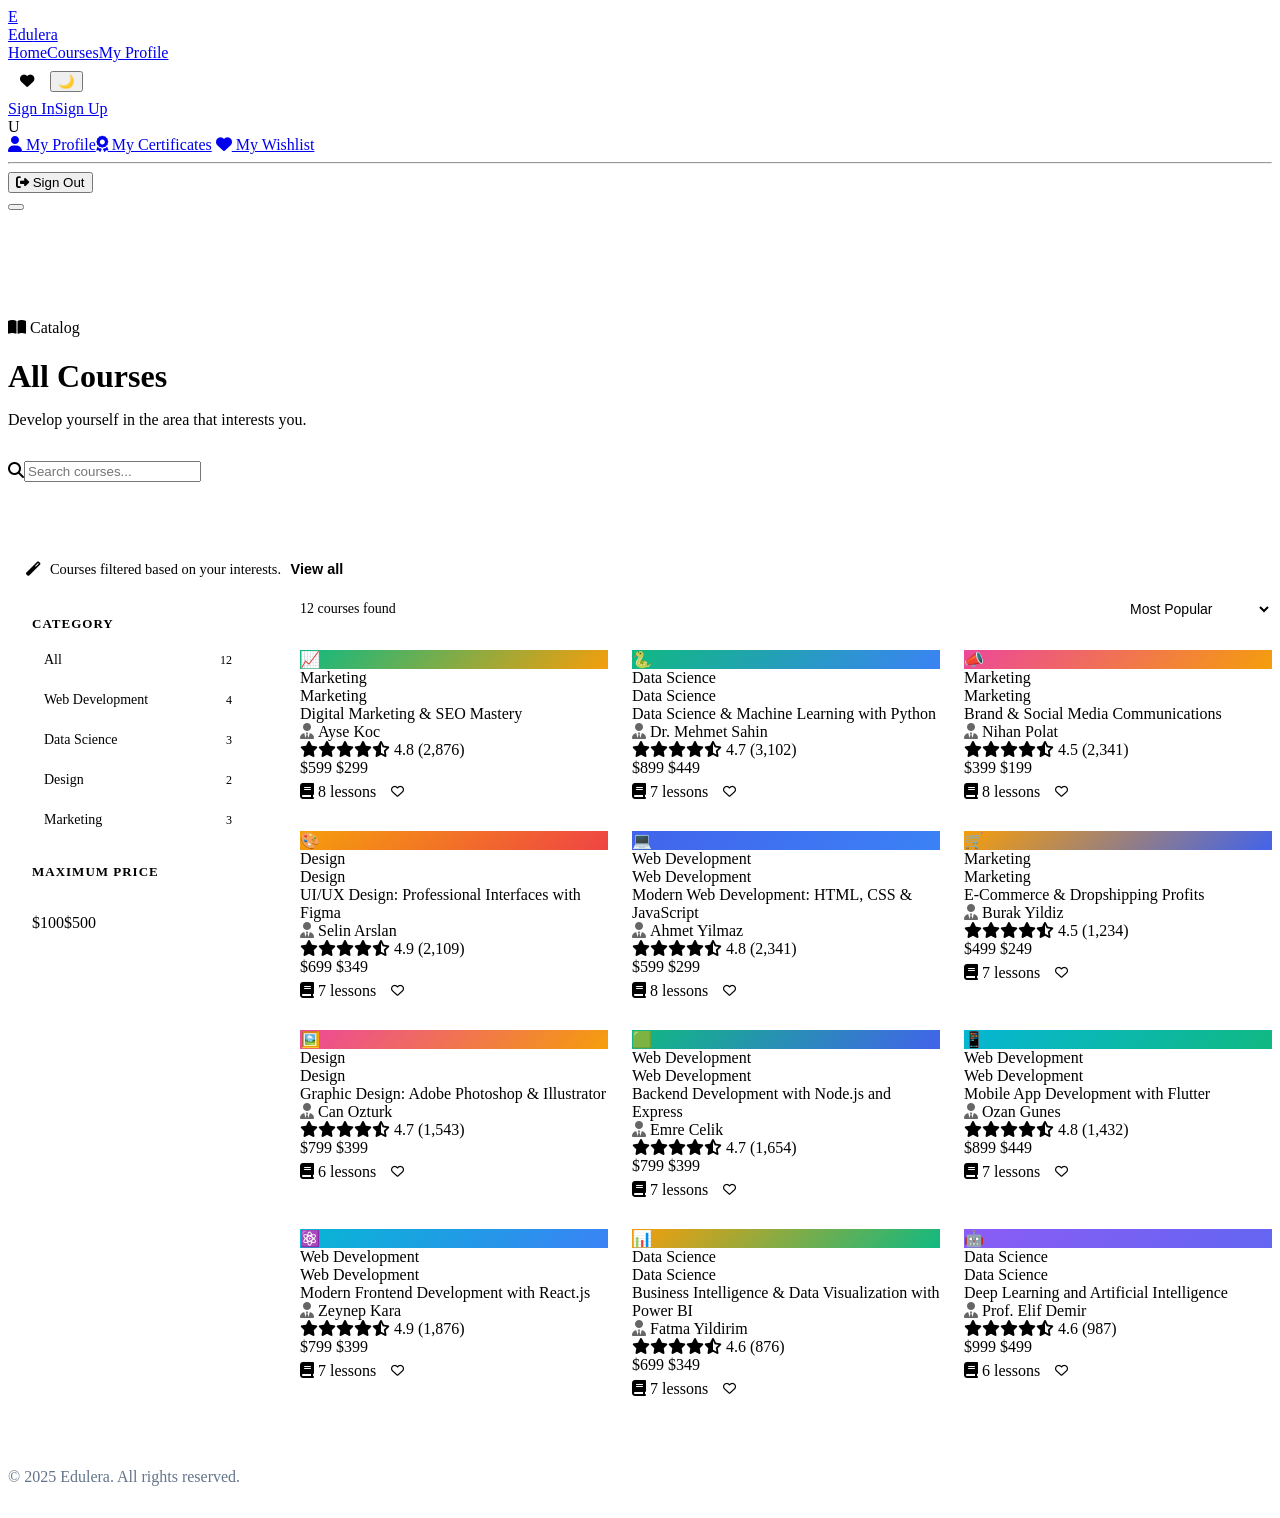
==== commit 66b3c994: "updt" ====
--- a/catalog.html
+++ b/catalog.html
@@ -1,4 +1,4 @@
-﻿<!DOCTYPE html>
+<!DOCTYPE html>
 <html lang="en">
 
 <head>
@@ -23,11 +23,11 @@
             <div class="navbar-links" id="navbar-links"><a href="index.html">Home</a><a href="catalog.html"
                     class="active">Courses</a><a href="profile.html">My Profile</a></div>
             <div class="navbar-actions">
-                <button class="nav-wishlist-btn" id="nav-wishlist-btn" title="My Wishlist" onclick="location.href='profile.html#wishlist'" style="display:none">
+                <button class="nav-wishlist-btn" id="nav-wishlist-btn" title="My Wishlist" onclick="location.href='profile.html#wishlist'">
                         <i class="fas fa-heart"></i>
                         <span class="nav-wishlist-count" id="nav-wishlist-count">0</span>
                     </button>
-                 data-theme-toggle><span class="theme-toggle-icon">🌙</span></button>
+                <button class="theme-toggle" data-theme-toggle title="Toggle theme"><span class="theme-toggle-icon">🌙</span></button>
                 <div id="nav-guest" class="flex gap-2"><a href="login.html" class="btn btn-ghost btn-sm">Sign In</a><a
                         href="register.html" class="btn btn-primary btn-sm">Sign Up</a></div>
                 <div id="nav-user" class="hidden relative">
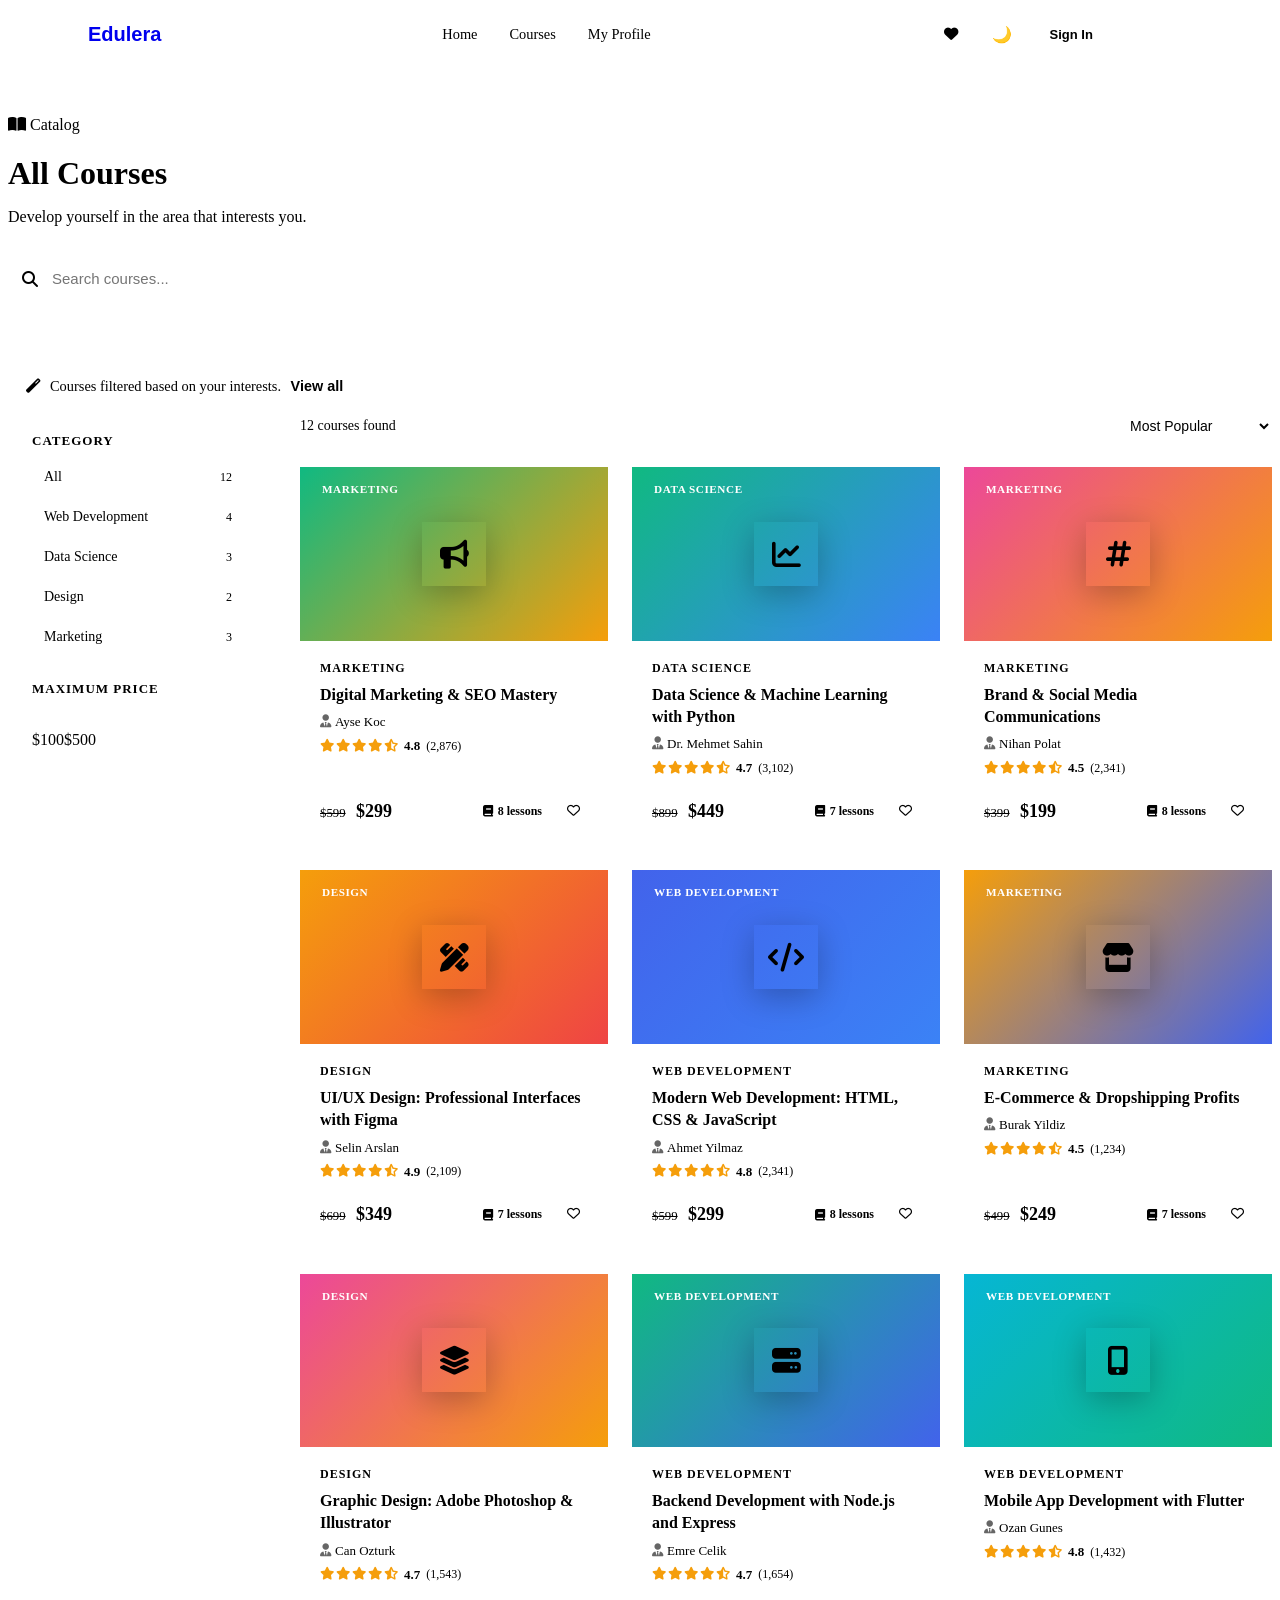
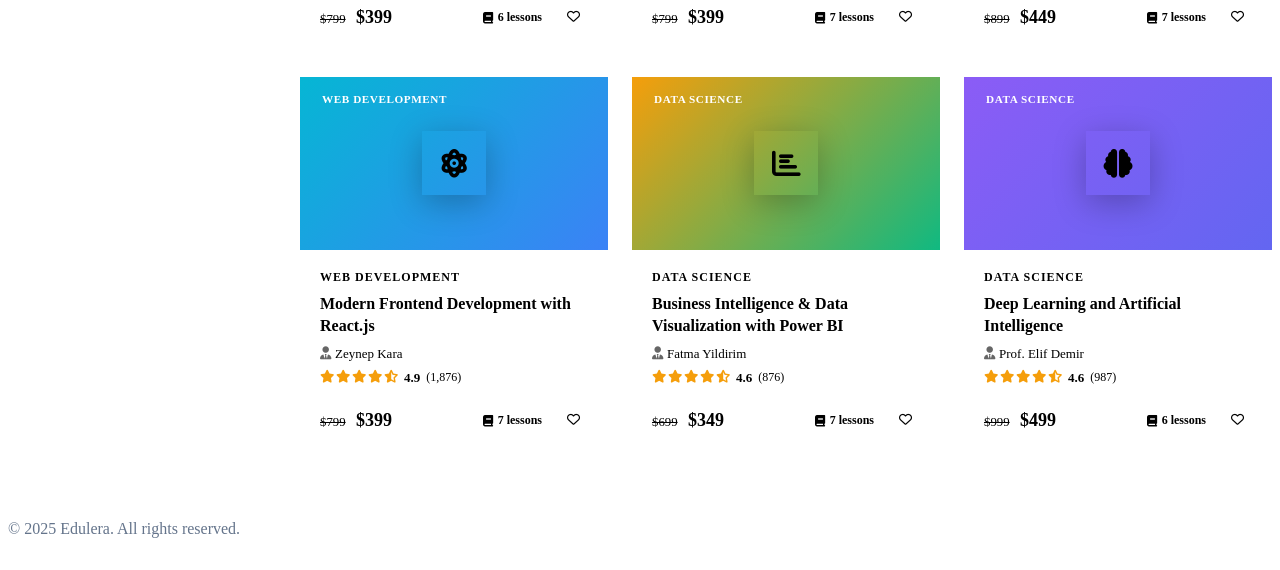
==== commit 030fcbdb: "Update recent changes" ====
--- a/catalog.html
+++ b/catalog.html
@@ -80,14 +80,14 @@
                     <div class="sidebar-section">
                         <div class="sidebar-title">Category</div>
                         <div class="filter-group">
-                            <button class="filter-btn active" data-cat="all">All <span class="count">12</span></button>
+                            <button class="filter-btn active" data-cat="all">All <span class="count"></span></button>
                             <button class="filter-btn" data-cat="Web Development">Web Development <span
-                                    class="count">4</span></button>
+                                    class="count"></span></button>
                             <button class="filter-btn" data-cat="Data Science">Data Science <span
-                                    class="count">3</span></button>
-                            <button class="filter-btn" data-cat="Design">Design <span class="count">2</span></button>
+                                    class="count"></span></button>
+                            <button class="filter-btn" data-cat="Design">Design <span class="count"></span></button>
                             <button class="filter-btn" data-cat="Marketing">Marketing <span
-                                    class="count">3</span></button>
+                                    class="count"></span></button>
                         </div>
                     </div>
                     <div class="sidebar-section">
--- a/css/components.css
+++ b/css/components.css
@@ -0,0 +1,1164 @@
+/* ============================================================
+   BUTTONS
+   ============================================================ */
+.btn {
+    display: inline-flex;
+    align-items: center;
+    justify-content: center;
+    gap: 8px;
+    padding: 12px 24px;
+    border-radius: var(--radius-full);
+    font-size: 0.9375rem;
+    font-weight: 600;
+    font-family: 'Inter', sans-serif;
+    cursor: pointer;
+    border: none;
+    transition: all 0.25s cubic-bezier(0.4, 0, 0.2, 1);
+    white-space: nowrap;
+    text-decoration: none;
+    position: relative;
+    overflow: hidden;
+}
+
+.btn::after {
+    content: '';
+    position: absolute;
+    inset: 0;
+    background: rgba(255, 255, 255, 0);
+    transition: background 0.2s;
+}
+
+.btn:hover::after {
+    background: rgba(255, 255, 255, 0.1);
+}
+
+.btn:active {
+    transform: scale(0.97);
+}
+
+.btn-primary {
+    background: linear-gradient(135deg, var(--accent-600), var(--accent-400));
+    color: #fff;
+    box-shadow: var(--shadow-accent);
+}
+
+.btn-primary:hover {
+    box-shadow: 0 12px 40px var(--accent-glow);
+    transform: translateY(-2px);
+    color: #fff;
+}
+
+.btn-outline {
+    background: transparent;
+    color: var(--accent-500);
+    border: 2px solid var(--accent-500);
+}
+
+.btn-outline:hover {
+    background: var(--accent-soft);
+    color: var(--accent-400);
+    border-color: var(--accent-400);
+}
+
+.btn-ghost {
+    background: var(--bg-elevated);
+    color: var(--text-primary);
+    border: 1px solid var(--border-color);
+}
+
+.btn-ghost:hover {
+    background: var(--border-color);
+    color: var(--text-primary);
+}
+
+.btn-danger {
+    background: var(--danger);
+    color: #fff;
+}
+
+.btn-danger:hover {
+    background: #dc2626;
+    color: #fff;
+}
+
+.btn-success {
+    background: var(--success);
+    color: #fff;
+}
+
+.btn-success:hover {
+    background: #059669;
+    color: #fff;
+}
+
+.btn-sm {
+    padding: 8px 16px;
+    font-size: 0.8125rem;
+}
+
+.btn-lg {
+    padding: 16px 32px;
+    font-size: 1.0625rem;
+}
+
+.btn-xl {
+    padding: 18px 40px;
+    font-size: 1.125rem;
+}
+
+.btn-icon {
+    padding: 10px;
+    border-radius: var(--radius-full);
+    aspect-ratio: 1;
+}
+
+.btn:disabled {
+    opacity: 0.55;
+    cursor: not-allowed;
+    transform: none !important;
+}
+
+/* ============================================================
+   NAVBAR
+   ============================================================ */
+.navbar {
+    position: fixed;
+    top: 0;
+    left: 0;
+    right: 0;
+    z-index: 1000;
+    background: var(--navbar-bg);
+    backdrop-filter: blur(20px);
+    -webkit-backdrop-filter: blur(20px);
+    border-bottom: 1px solid var(--border-color);
+    transition: all 0.3s;
+}
+
+.navbar-inner {
+    display: flex;
+    align-items: center;
+    justify-content: space-between;
+    height: 68px;
+    padding: 0 24px;
+    max-width: 1200px;
+    margin: 0 auto;
+}
+
+.navbar-logo {
+    display: flex;
+    align-items: center;
+    gap: 10px;
+    text-decoration: none;
+}
+
+.navbar-logo-icon {
+    width: 38px;
+    height: 38px;
+    border-radius: 10px;
+    background: linear-gradient(135deg, var(--accent-600), var(--accent-400));
+    display: flex;
+    align-items: center;
+    justify-content: center;
+    color: #fff;
+    font-size: 1.1rem;
+    font-weight: 800;
+}
+
+.navbar-logo-text {
+    font-family: 'Poppins', sans-serif;
+    font-weight: 800;
+    font-size: 1.25rem;
+    color: var(--text-primary);
+}
+
+.navbar-logo-text span {
+    color: var(--accent-500);
+}
+
+.navbar-links {
+    display: flex;
+    align-items: center;
+    gap: 4px;
+}
+
+.navbar-links a {
+    padding: 8px 14px;
+    border-radius: var(--radius-sm);
+    color: var(--text-secondary);
+    font-size: 0.9rem;
+    font-weight: 500;
+    transition: color 0.2s, background 0.2s;
+    text-decoration: none;
+}
+
+.navbar-links a:hover,
+.navbar-links a.active {
+    color: var(--accent-500);
+    background: var(--accent-soft);
+}
+
+.navbar-actions {
+    display: flex;
+    align-items: center;
+    gap: 12px;
+}
+
+.navbar-avatar {
+    width: 38px;
+    height: 38px;
+    border-radius: 50%;
+    background: linear-gradient(135deg, var(--accent-500), var(--accent-400));
+    display: flex;
+    align-items: center;
+    justify-content: center;
+    color: #fff;
+    font-weight: 700;
+    font-size: 0.9rem;
+    cursor: pointer;
+    position: relative;
+    border: 2px solid var(--accent-500);
+}
+
+.navbar-dropdown {
+    position: absolute;
+    top: calc(100% + 8px);
+    right: 0;
+    background: var(--bg-card);
+    border: 1px solid var(--border-color);
+    border-radius: var(--radius-md);
+    box-shadow: var(--shadow-lg);
+    min-width: 200px;
+    overflow: hidden;
+    display: none;
+    z-index: 100;
+}
+
+.navbar-dropdown.open {
+    display: block;
+    animation: fadeIn 0.15s ease;
+}
+
+.navbar-dropdown a,
+.navbar-dropdown button {
+    display: flex;
+    align-items: center;
+    gap: 10px;
+    width: 100%;
+    padding: 12px 16px;
+    font-size: 0.875rem;
+    color: var(--text-secondary);
+    transition: background 0.15s, color 0.15s;
+    text-decoration: none;
+    background: none;
+    font-family: inherit;
+    text-align: left;
+}
+
+.navbar-dropdown a:hover,
+.navbar-dropdown button:hover {
+    background: var(--accent-soft);
+    color: var(--accent-500);
+}
+
+.navbar-dropdown hr {
+    border: none;
+    border-top: 1px solid var(--border-color);
+    margin: 4px 0;
+}
+
+.theme-toggle {
+    width: 40px;
+    height: 40px;
+    border-radius: var(--radius-full);
+    background: var(--bg-elevated);
+    border: 1px solid var(--border-color);
+    display: flex;
+    align-items: center;
+    justify-content: center;
+    color: var(--text-secondary);
+    font-size: 1rem;
+    cursor: pointer;
+    transition: all 0.2s;
+}
+
+.theme-toggle:hover {
+    background: var(--accent-soft);
+    color: var(--accent-500);
+    border-color: var(--accent-500);
+}
+
+.hamburger {
+    display: none;
+    flex-direction: column;
+    gap: 5px;
+    cursor: pointer;
+    padding: 4px;
+}
+
+.hamburger span {
+    display: block;
+    width: 22px;
+    height: 2px;
+    background: var(--text-primary);
+    border-radius: 2px;
+    transition: all 0.3s;
+}
+
+@media(max-width:768px) {
+    .navbar-links {
+        display: none;
+        position: absolute;
+        top: 68px;
+        left: 0;
+        right: 0;
+        background: var(--bg-secondary);
+        border-bottom: 1px solid var(--border-color);
+        flex-direction: column;
+        padding: 16px;
+        gap: 4px
+    }
+
+    .navbar-links.open {
+        display: flex
+    }
+
+    .hamburger {
+        display: flex
+    }
+}
+
+/* ============================================================
+   FOOTER
+   ============================================================ */
+footer {
+    background: var(--footer-bg);
+    color: #94a3b8;
+    padding: 64px 0 24px;
+}
+
+.footer-grid {
+    display: grid;
+    grid-template-columns: 2fr 1fr 1fr 1fr;
+    gap: 48px;
+    margin-bottom: 48px;
+}
+
+.footer-brand {
+    display: flex;
+    flex-direction: column;
+    gap: 16px;
+}
+
+.footer-brand p {
+    color: #64748b;
+    font-size: 0.9rem;
+    line-height: 1.7;
+}
+
+.footer-logo {
+    display: flex;
+    align-items: center;
+    gap: 10px;
+}
+
+.footer-logo-icon {
+    width: 36px;
+    height: 36px;
+    border-radius: 9px;
+    background: linear-gradient(135deg, var(--accent-600), var(--accent-400));
+    display: flex;
+    align-items: center;
+    justify-content: center;
+    color: #fff;
+    font-weight: 800;
+    font-size: 1rem;
+}
+
+.footer-logo-text {
+    font-family: 'Poppins', sans-serif;
+    font-weight: 800;
+    font-size: 1.125rem;
+    color: #fff;
+}
+
+.footer-logo-text span {
+    color: var(--accent-400);
+}
+
+.footer-col h4 {
+    color: #fff;
+    margin-bottom: 16px;
+    font-size: 0.9rem;
+    font-weight: 600;
+    letter-spacing: 0.05em;
+    text-transform: uppercase;
+}
+
+.footer-col a {
+    display: block;
+    color: #64748b;
+    font-size: 0.875rem;
+    padding: 4px 0;
+    transition: color 0.2s;
+}
+
+.footer-col a:hover {
+    color: var(--accent-400);
+}
+
+.footer-social {
+    display: flex;
+    gap: 12px;
+    margin-top: 8px;
+}
+
+.footer-social a {
+    width: 36px;
+    height: 36px;
+    border-radius: 50%;
+    background: #1e2d42;
+    display: flex;
+    align-items: center;
+    justify-content: center;
+    color: #94a3b8;
+    font-size: 0.875rem;
+    transition: all 0.2s;
+}
+
+.footer-social a:hover {
+    background: var(--accent-500);
+    color: #fff;
+}
+
+.footer-bottom {
+    border-top: 1px solid #1e2d42;
+    padding-top: 24px;
+    display: flex;
+    align-items: center;
+    justify-content: space-between;
+    font-size: 0.8125rem;
+}
+
+@media(max-width:768px) {
+    .footer-grid {
+        grid-template-columns: 1fr 1fr
+    }
+
+    .footer-bottom {
+        flex-direction: column;
+        gap: 8px;
+        text-align: center
+    }
+}
+
+@media(max-width:480px) {
+    .footer-grid {
+        grid-template-columns: 1fr
+    }
+}
+
+/* ============================================================
+   CARDS
+   ============================================================ */
+.card {
+    background: var(--bg-card);
+    border: 1px solid var(--border-color);
+    border-radius: var(--radius-lg);
+    overflow: hidden;
+    box-shadow: var(--shadow-sm);
+    transition: transform 0.25s, box-shadow 0.25s;
+}
+
+.card:hover {
+    transform: translateY(-4px);
+    box-shadow: var(--shadow-lg);
+}
+
+.course-card {
+    display: flex;
+    flex-direction: column;
+}
+
+.course-card-thumb {
+    aspect-ratio: 16/9;
+    position: relative;
+    overflow: hidden;
+}
+
+.course-card-thumb img {
+    width: 100%;
+    height: 100%;
+    object-fit: cover;
+    transition: transform 0.4s;
+}
+
+.course-card:hover .course-card-thumb img {
+    transform: scale(1.05);
+}
+
+.course-card-thumb-grad {
+    width: 100%;
+    height: 100%;
+    display: flex;
+    align-items: center;
+    justify-content: center;
+    position: relative;
+    overflow: hidden;
+}
+
+/* Premium Vignette Glow Overlay (Keeps colors vibrant in center) */
+.course-card-thumb-grad::before {
+    content: '';
+    position: absolute;
+    inset: 0;
+    /* Center is 100% transparent (vibrant), edges fade into the dark card color */
+    background: radial-gradient(circle at center, transparent 10%, var(--bg-card) 90%);
+    z-index: 1;
+    transition: background 0.4s ease;
+}
+
+/* Subtle tech grid pattern */
+.course-card-thumb-grad::after {
+    content: '';
+    position: absolute;
+    inset: 0;
+    background-image: radial-gradient(var(--text-primary) 1px, transparent 1px);
+    background-size: 18px 18px;
+    opacity: 0.12;
+    z-index: 2;
+}
+
+/* Hover glow expansion effect */
+.course-card:hover .course-card-thumb-grad::before {
+    background: radial-gradient(circle at center, transparent 25%, var(--bg-card) 95%);
+}
+
+/* General fallback for icons outside main cards */
+.course-thumb-icon {
+    color: rgba(255, 255, 255, 0.95);
+    filter: drop-shadow(0 2px 4px rgba(0,0,0,0.2));
+}
+
+/* Specific Glassmorphism container for main course cards */
+.course-card-thumb-grad .course-thumb-icon {
+    position: relative;
+    z-index: 3;
+    display: flex;
+    align-items: center;
+    justify-content: center;
+    width: 64px;
+    height: 64px;
+    border-radius: var(--radius-xl);
+    background: var(--glass-bg);
+    backdrop-filter: var(--glass-blur);
+    -webkit-backdrop-filter: var(--glass-blur);
+    border: 1px solid var(--glass-border);
+    color: var(--text-primary);
+    font-size: 1.8rem;
+    box-shadow: 0 8px 32px rgba(0, 0, 0, 0.25);
+    transition: all 0.4s cubic-bezier(0.175, 0.885, 0.32, 1.275);
+    filter: none;
+}
+
+.course-card:hover .course-card-thumb-grad .course-thumb-icon {
+    transform: scale(1.15) translateY(-4px);
+    box-shadow: 0 16px 48px rgba(0, 0, 0, 0.35);
+}
+
+.course-card-badge {
+    position: absolute;
+    top: 12px;
+    left: 12px;
+    background: var(--accent-500);
+    color: #fff;
+    padding: 4px 10px;
+    border-radius: var(--radius-full);
+    font-size: 0.7rem;
+    font-weight: 700;
+    letter-spacing: 0.05em;
+    text-transform: uppercase;
+    z-index: 10;
+}
+
+.course-card-body {
+    padding: 20px;
+    flex: 1;
+    display: flex;
+    flex-direction: column;
+    gap: 8px;
+}
+
+.course-card-cat {
+    font-size: 0.75rem;
+    font-weight: 600;
+    text-transform: uppercase;
+    letter-spacing: 1px;
+    color: var(--accent-500);
+}
+
+.course-card-title {
+    font-size: 1rem;
+    font-weight: 700;
+    color: var(--text-primary);
+    line-height: 1.4;
+}
+
+.course-card-instructor {
+    font-size: 0.8125rem;
+    color: var(--text-muted);
+}
+
+.course-card-footer {
+    display: flex;
+    align-items: center;
+    justify-content: space-between;
+    margin-top: auto;
+    padding-top: 12px;
+    border-top: 1px solid var(--border-light);
+}
+
+.course-card-price {
+    font-size: 1.125rem;
+    font-weight: 800;
+    color: var(--text-primary);
+}
+
+.course-card-price .old-price {
+    font-size: 0.8rem;
+    text-decoration: line-through;
+    color: var(--text-muted);
+    font-weight: 400;
+    margin-right: 6px;
+}
+
+/* ============================================================
+   STARS & RATINGS
+   ============================================================ */
+.stars {
+    display: flex;
+    align-items: center;
+    gap: 2px;
+    color: #f59e0b;
+    font-size: 0.8rem;
+}
+
+.rating-row {
+    display: flex;
+    align-items: center;
+    gap: 6px;
+}
+
+.rating-val {
+    font-size: 0.8125rem;
+    font-weight: 600;
+    color: var(--text-primary);
+}
+
+.rating-count {
+    font-size: 0.75rem;
+    color: var(--text-muted);
+}
+
+/* ============================================================
+   BADGES & TAGS
+   ============================================================ */
+.badge {
+    display: inline-flex;
+    align-items: center;
+    gap: 4px;
+    padding: 4px 10px;
+    border-radius: var(--radius-full);
+    font-size: 0.75rem;
+    font-weight: 600;
+}
+
+.badge-accent {
+    background: var(--accent-soft);
+    color: var(--accent-500);
+}
+
+.badge-success {
+    background: var(--success-soft);
+    color: var(--success);
+}
+
+.badge-warning {
+    background: var(--warning-soft);
+    color: var(--warning);
+}
+
+.badge-danger {
+    background: var(--danger-soft);
+    color: var(--danger);
+}
+
+.badge-info {
+    background: var(--info-soft);
+    color: var(--info);
+}
+
+/* ============================================================
+   FORMS
+   ============================================================ */
+.form-group {
+    display: flex;
+    flex-direction: column;
+    gap: 6px;
+}
+
+.form-label {
+    font-size: 0.875rem;
+    font-weight: 600;
+    color: var(--text-primary);
+}
+
+.form-sublabel {
+    font-size: 0.75rem;
+    color: var(--text-muted);
+}
+
+.form-input,
+.form-select,
+.form-textarea {
+    width: 100%;
+    padding: 12px 16px;
+    border: 1.5px solid var(--border-color);
+    border-radius: var(--radius-md);
+    background: var(--bg-secondary);
+    color: var(--text-primary);
+    font-size: 0.9375rem;
+    transition: border-color 0.2s, box-shadow 0.2s;
+    outline: none;
+}
+
+.form-input:focus,
+.form-select:focus,
+.form-textarea:focus {
+    border-color: var(--accent-500);
+    box-shadow: 0 0 0 3px var(--accent-glow);
+}
+
+.form-input.error {
+    border-color: var(--danger);
+}
+
+.form-input.error:focus {
+    box-shadow: 0 0 0 3px var(--danger-soft);
+}
+
+.input-icon-wrap {
+    position: relative;
+}
+
+.input-icon-wrap .form-input {
+    padding-left: 44px;
+}
+
+.input-icon-wrap .input-icon {
+    position: absolute;
+    left: 14px;
+    top: 50%;
+    transform: translateY(-50%);
+    color: var(--text-muted);
+    pointer-events: none;
+}
+
+.form-error {
+    font-size: 0.8rem;
+    color: var(--danger);
+    display: none;
+}
+
+.form-error.show {
+    display: block;
+}
+
+.form-textarea {
+    resize: vertical;
+    min-height: 100px;
+}
+
+.form-select {
+    appearance: none;
+    cursor: pointer;
+}
+
+.form-check {
+    display: flex;
+    align-items: center;
+    gap: 10px;
+    cursor: pointer;
+}
+
+.form-check input[type=checkbox],
+.form-check input[type=radio] {
+    width: 18px;
+    height: 18px;
+    accent-color: var(--accent-500);
+    cursor: pointer;
+}
+
+.form-check-label {
+    font-size: 0.9rem;
+    color: var(--text-secondary);
+    cursor: pointer;
+}
+
+/* ============================================================
+   PROGRESS BAR
+   ============================================================ */
+.progress-wrap {
+    display: flex;
+    flex-direction: column;
+    gap: 6px;
+}
+
+.progress-label {
+    display: flex;
+    justify-content: space-between;
+    font-size: 0.8125rem;
+    font-weight: 600;
+    color: var(--text-secondary);
+}
+
+.progress-bar {
+    height: 8px;
+    background: var(--bg-elevated);
+    border-radius: var(--radius-full);
+    overflow: hidden;
+}
+
+.progress-fill {
+    height: 100%;
+    background: linear-gradient(90deg, var(--accent-600), var(--accent-400));
+    border-radius: var(--radius-full);
+    transition: width 0.5s ease;
+}
+
+/* ============================================================
+   MODAL
+   ============================================================ */
+.modal-overlay {
+    position: fixed;
+    inset: 0;
+    background: rgba(0, 0, 0, 0.6);
+    backdrop-filter: blur(4px);
+    z-index: 2000;
+    display: none;
+    align-items: center;
+    justify-content: center;
+    padding: 24px;
+}
+
+.modal-overlay.open {
+    display: flex;
+    animation: fadeIn 0.2s ease;
+}
+
+.modal-box {
+    background: var(--bg-card);
+    border: 1px solid var(--border-color);
+    border-radius: var(--radius-xl);
+    box-shadow: var(--shadow-xl);
+    max-width: 560px;
+    width: 100%;
+    padding: 32px;
+    position: relative;
+    animation: fadeInUp 0.25s ease;
+}
+
+.modal-close {
+    position: absolute;
+    top: 16px;
+    right: 16px;
+    width: 32px;
+    height: 32px;
+    border-radius: 50%;
+    background: var(--bg-elevated);
+    display: flex;
+    align-items: center;
+    justify-content: center;
+    color: var(--text-muted);
+    cursor: pointer;
+    border: none;
+    transition: background 0.2s, color 0.2s;
+}
+
+.modal-close:hover {
+    background: var(--danger-soft);
+    color: var(--danger);
+}
+
+.modal-title {
+    font-size: 1.375rem;
+    margin-bottom: 8px;
+}
+
+.modal-body {
+    margin-top: 16px;
+}
+
+.modal-footer {
+    margin-top: 24px;
+    display: flex;
+    gap: 12px;
+    justify-content: flex-end;
+}
+
+/* ============================================================
+   TOAST
+   ============================================================ */
+#toast-container {
+    position: fixed;
+    bottom: 24px;
+    right: 24px;
+    z-index: 9999;
+    display: flex;
+    flex-direction: column;
+    gap: 10px;
+}
+
+.toast {
+    display: flex;
+    align-items: center;
+    gap: 12px;
+    padding: 14px 20px;
+    border-radius: var(--radius-md);
+    background: var(--bg-card);
+    border: 1px solid var(--border-color);
+    box-shadow: var(--shadow-lg);
+    color: var(--text-primary);
+    font-size: 0.9rem;
+    font-weight: 500;
+    min-width: 280px;
+    max-width: 360px;
+    animation: fadeInUp 0.3s ease;
+}
+
+.toast.success {
+    border-left: 4px solid var(--success);
+}
+
+.toast.error {
+    border-left: 4px solid var(--danger);
+}
+
+.toast.info {
+    border-left: 4px solid var(--info);
+}
+
+.toast.warning {
+    border-left: 4px solid var(--warning);
+}
+
+.toast-icon {
+    font-size: 1.1rem;
+}
+
+.toast.success .toast-icon {
+    color: var(--success);
+}
+
+.toast.error .toast-icon {
+    color: var(--danger);
+}
+
+.toast.info .toast-icon {
+    color: var(--info);
+}
+
+.toast.warning .toast-icon {
+    color: var(--warning);
+}
+
+.toast-msg {
+    flex: 1;
+}
+
+.toast.hide {
+    animation: fadeIn 0.3s ease reverse forwards;
+}
+
+/* ============================================================
+   TABS
+   ============================================================ */
+.tabs {
+    display: flex;
+    gap: 4px;
+    border-bottom: 2px solid var(--border-color);
+    margin-bottom: 24px;
+}
+
+.tab-btn {
+    padding: 10px 20px;
+    font-size: 0.9rem;
+    font-weight: 600;
+    color: var(--text-muted);
+    border: none;
+    background: none;
+    border-bottom: 2px solid transparent;
+    margin-bottom: -2px;
+    cursor: pointer;
+    transition: color 0.2s, border-color 0.2s;
+    font-family: inherit;
+}
+
+.tab-btn.active {
+    color: var(--accent-500);
+    border-bottom-color: var(--accent-500);
+}
+
+.tab-btn:hover:not(.active) {
+    color: var(--text-secondary);
+}
+
+.tab-panel {
+    display: none;
+}
+
+.tab-panel.active {
+    display: block;
+    animation: fadeIn 0.2s ease;
+}
+
+/* ============================================================
+   EMPTY STATE
+   ============================================================ */
+.empty-state {
+    text-align: center;
+    padding: 64px 24px;
+    display: flex;
+    flex-direction: column;
+    align-items: center;
+    gap: 16px;
+}
+
+.empty-state-icon {
+    font-size: 3rem;
+    opacity: 0.4;
+}
+
+.empty-state h3 {
+    color: var(--text-secondary);
+    font-size: 1.125rem;
+}
+
+.empty-state p {
+    color: var(--text-muted);
+    font-size: 0.875rem;
+    max-width: 320px;
+}
+
+/* ============================================================
+   CATEGORY ICON CARD
+   ============================================================ */
+.cat-card {
+    display: flex;
+    flex-direction: column;
+    align-items: center;
+    gap: 12px;
+    padding: 28px 20px;
+    background: var(--bg-card);
+    border: 1px solid var(--border-color);
+    border-radius: var(--radius-lg);
+    cursor: pointer;
+    transition: all 0.25s;
+    text-align: center;
+    text-decoration: none;
+}
+
+.cat-card:hover {
+    border-color: var(--accent-500);
+    box-shadow: var(--shadow-accent);
+    transform: translateY(-4px);
+}
+
+.cat-icon {
+    font-size: 1.4rem;
+    width: 60px;
+    height: 60px;
+    border-radius: var(--radius-md);
+    display: flex;
+    align-items: center;
+    justify-content: center;
+}
+
+.cat-icon i {
+    font-size: 1.5rem;
+}
+
+.cat-card h4 {
+    color: var(--text-primary);
+    font-size: 0.9375rem;
+}
+
+.cat-card span {
+    font-size: 0.8rem;
+    color: var(--text-muted);
+}
+
+/* ============================================================
+   HERO GRADIENT BG
+   ============================================================ */
+.hero-gradient {
+    background: radial-gradient(ellipse 80% 60% at 50% 0%, var(--accent-glow) 0%, transparent 70%),
+        var(--bg-primary);
+}
+
+/* ============================================================
+   STAT CARD
+   ============================================================ */
+.stat-card {
+    text-align: center;
+}
+
+.stat-number {
+    font-family: 'Poppins', sans-serif;
+    font-size: 2.25rem;
+    font-weight: 800;
+    color: var(--text-primary);
+    line-height: 1;
+}
+
+.stat-label {
+    font-size: 0.875rem;
+    color: var(--text-muted);
+    margin-top: 4px;
+}
+
+/* ============================================================
+   AVATAR
+   ============================================================ */
+.avatar {
+    border-radius: 50%;
+    display: flex;
+    align-items: center;
+    justify-content: center;
+    font-weight: 700;
+    color: #fff;
+    flex-shrink: 0;
+}
+
+.avatar-sm {
+    width: 36px;
+    height: 36px;
+    font-size: 0.875rem;
+}
+
+.avatar-md {
+    width: 48px;
+    height: 48px;
+    font-size: 1rem;
+}
+
+.avatar-lg {
+    width: 80px;
+    height: 80px;
+    font-size: 1.75rem;
+}
+
+.avatar-xl {
+    width: 96px;
+    height: 96px;
+    font-size: 2rem;
+}
